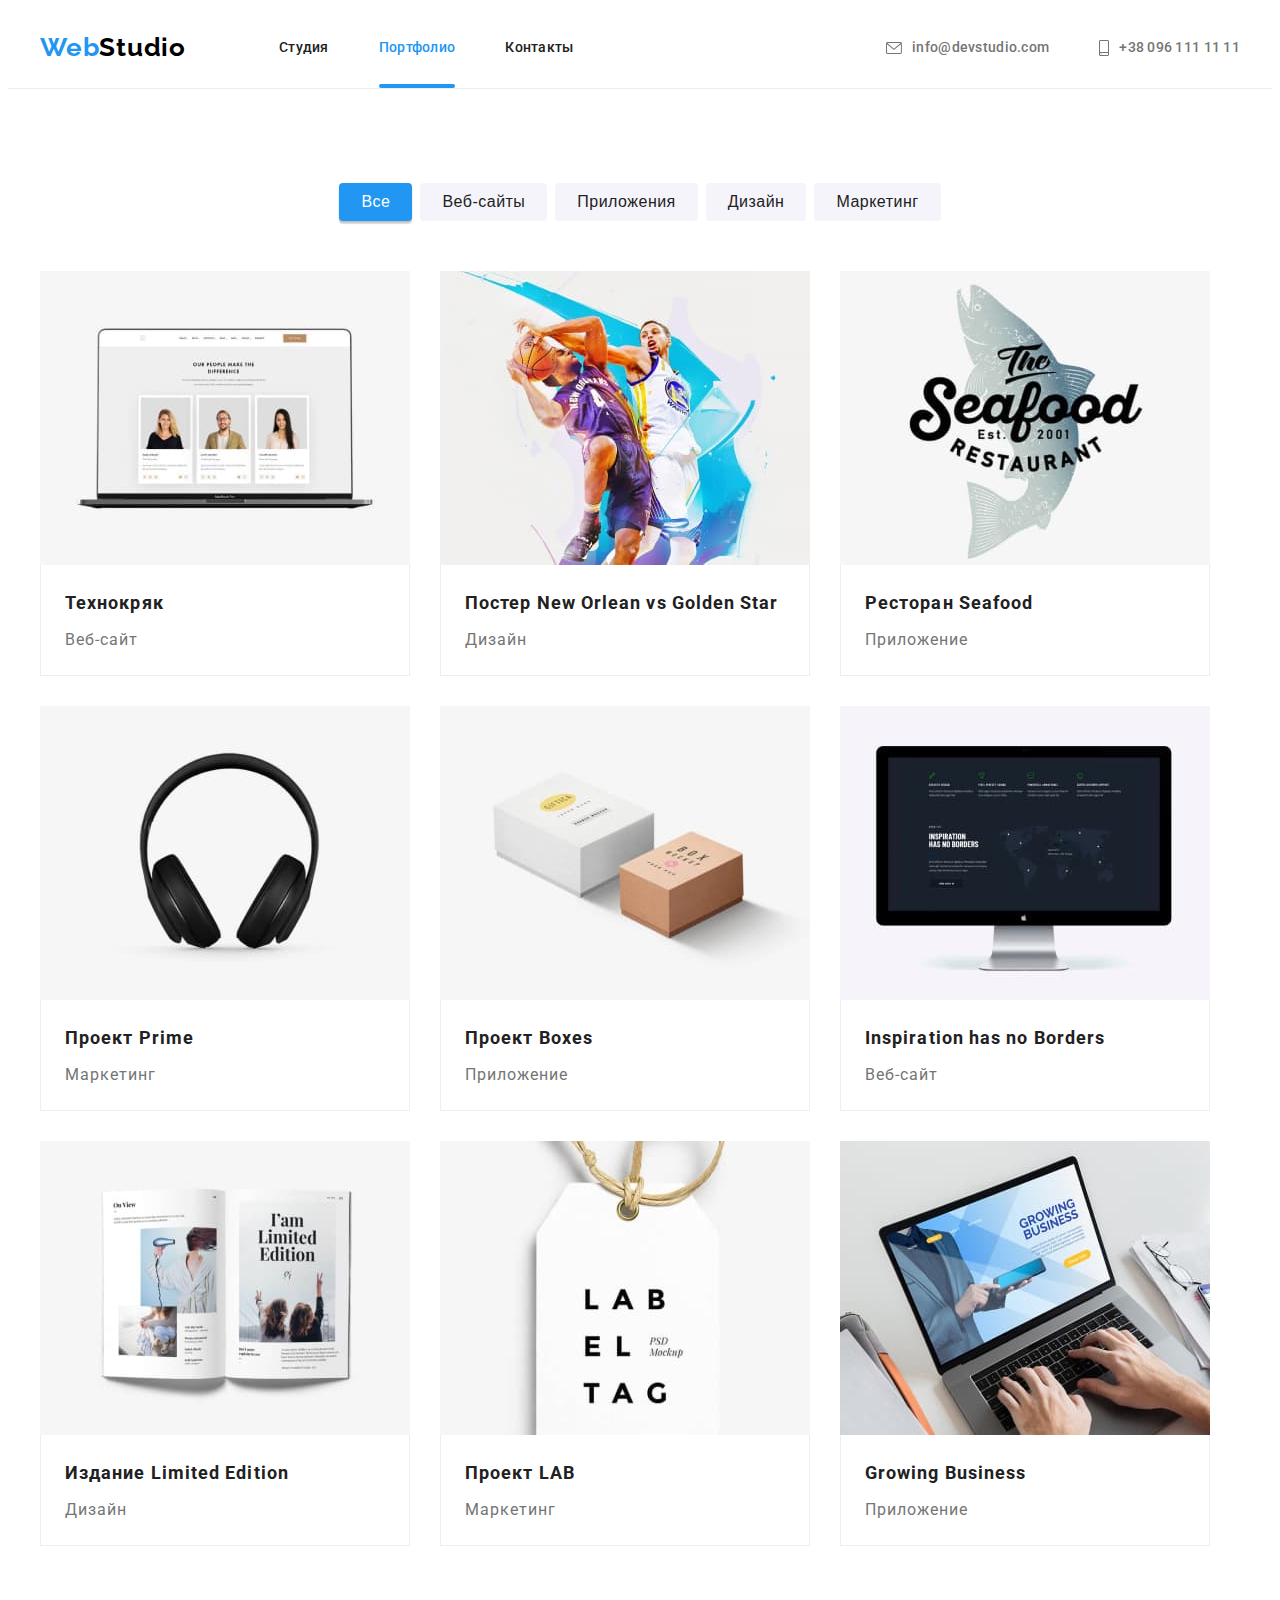
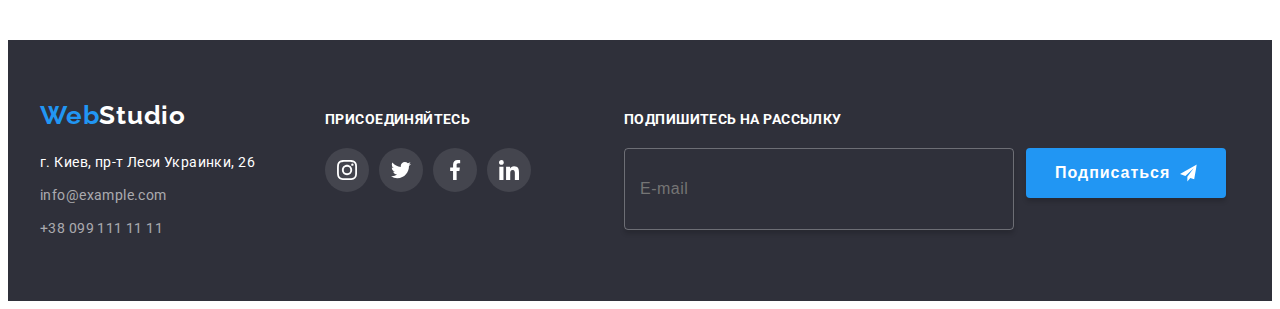
==== portfolio.html @ 242e59e6 "Initial commit" ====
<!DOCTYPE html>
<html lang="ru">
  <head>
    <meta charset="UTF-8" />
    <meta http-equiv="X-UA-Compatible" content="IE=edge" />
    <meta name="viewport" content="width=device-width, initial-scale=1.0" />
    <title>Студия</title>
    <link
      rel="stylesheet"
      href="https://cdnjs.cloudflare.com/ajax/libs/modern-normalize/1.1.0/modern-normalize.min.css"
      integrity="sha512-wpPYUAdjBVSE4KJnH1VR1HeZfpl1ub8YT/NKx4PuQ5NmX2tKuGu6U/JRp5y+Y8XG2tV+wKQpNHVUX03MfMFn9Q=="
      crossorigin="anonymous"
      referrerpolicy="no-referrer"
    />
    <link rel="preconnect" href="https://fonts.googleapis.com" />
    <link rel="preconnect" href="https://fonts.gstatic.com" crossorigin />
    <link
      href="https://fonts.googleapis.com/css2?family=Raleway:wght@700&family=Roboto:wght@400;500;700;900&display=swap"
      rel="stylesheet"
    />

    <link rel="stylesheet" href="./css/styles.css" />
  </head>
  <body>
    <header class="header-line">
      <!-- Navigation side -->
      <div class="container header-nav">
        <nav class="navigation">
          <a class="logo link" href="./index.html"><span class="logo-part link">Web</span>Studio</a>
          <ul class="navigation-list list">
            <li class="nav-item">
              <a class="nav-link link" href="./index.html">Студия</a>
            </li>
            <li class="nav-item">
              <a class="nav-link link active" href="./portfolio.html">Портфолио</a>
            </li>
            <li class="nav-item">
              <a class="nav-link link" href="#">Контакты</a>
            </li>
          </ul>
        </nav>

        <!-- Contact side -->
        <ul class="contact-header list">
          <li class="contact-item">
            <a class="contact-link link" href="mailto:info@devstudio.com">
              <svg class="icons-contact" width="16px" height="12px">
                <use href="./images/icons.svg#icon-envelope"></use></svg
              >info@devstudio.com</a
            >
          </li>
          <li class="contact-item">
            <a class="contact-link link" href="tel:+380961111111">
              <svg class="icons-contact" width="10px" height="16px">
                <use href="./images/icons.svg#icon-smartphone"></use></svg
              >+38 096 111 11 11</a
            >
          </li>
        </ul>
      </div>
    </header>
    <main>
      <!-- Filter -->
      <section class="filter-section section">
        <div class="container">
          <h1 class="title-sections hidden">Портфолио</h1>
          <ul class="filter list">
            <li class="filter-item">
              <button class="filter-btn current" type="button">Все</button>
            </li>
            <li class="filter-item">
              <button class="filter-btn" type="button">Веб-сайты</button>
            </li>
            <li class="filter-item">
              <button class="filter-btn" type="button">Приложения</button>
            </li>
            <li class="filter-item">
              <button class="filter-btn" type="button">Дизайн</button>
            </li>
            <li class="filter-item">
              <button class="filter-btn" type="button">Маркетинг</button>
            </li>
          </ul>

          <!-- Gallery -->
          <ul class="gallery list">
            <li class="gallery-item">
              <a class="gallery-link link" href="#">
                <div class="gallery-thumb">
                  <img src="./images/portfolio-1.jpg" alt="Ноутбук" width="370" height="294" />
                  <div class="gallery-overlay">
                    <p class="gallery-description">
                      Ресурс предлагает комплексные предложения с разным уровнем функционала и
                      сервисов. Все это позволит посетителю получить исчерпывающие сведения о
                      компании или частном лице.
                    </p>
                  </div>
                </div>
                <div class="gallery-sign">
                  <h2 class="gallery-title">Технокряк</h2>
                  <p class="gallery-text">Веб-сайт</p>
                </div>
              </a>
            </li>
            <li class="gallery-item">
              <a class="gallery-link link" href="#">
                <div class="gallery-thumb">
                  <img
                    src="./images/portfolio-2.jpg"
                    alt="Два баскетболиста"
                    width="370"
                    height="294"
                  />
                  <div class="gallery-overlay">
                    <p class="gallery-description">
                      Ресурс предлагает комплексные предложения с разным уровнем функционала и
                      сервисов. Все это позволит посетителю получить исчерпывающие сведения о
                      компании или частном лице.
                    </p>
                  </div>
                </div>
                <div class="gallery-sign">
                  <h2 class="gallery-title">Постер New Orlean vs Golden Star</h2>
                  <p class="gallery-text">Дизайн</p>
                </div>
              </a>
            </li>
            <li class="gallery-item">
              <a class="gallery-link link" href="#">
                <div class="gallery-thumb">
                  <img
                    src="./images/portfolio-3.jpg"
                    alt="Логотип ресторана"
                    width="370"
                    height="294"
                  />
                  <div class="gallery-overlay">
                    <p class="gallery-description">
                      Ресурс предлагает комплексные предложения с разным уровнем функционала и
                      сервисов. Все это позволит посетителю получить исчерпывающие сведения о
                      компании или частном лице.
                    </p>
                  </div>
                </div>
                <div class="gallery-sign">
                  <h2 class="gallery-title">Ресторан Seafood</h2>
                  <p class="gallery-text">Приложение</p>
                </div>
              </a>
            </li>
            <li class="gallery-item">
              <a class="gallery-link link" href="#">
                <div class="gallery-thumb">
                  <img src="./images/portfolio-4.jpg" alt="Наушники" width="370" height="294" />
                  <div class="gallery-overlay">
                    <p class="gallery-description">
                      Ресурс предлагает комплексные предложения с разным уровнем функционала и
                      сервисов. Все это позволит посетителю получить исчерпывающие сведения о
                      компании или частном лице.
                    </p>
                  </div>
                </div>
                <div class="gallery-sign">
                  <h2 class="gallery-title">Проект Prime</h2>
                  <p class="gallery-text">Маркетинг</p>
                </div>
              </a>
            </li>
            <li class="gallery-item">
              <a class="gallery-link link" href="#">
                <div class="gallery-thumb">
                  <img src="./images/portfolio-5.jpg" alt="Две коробки" width="370" height="294" />
                  <div class="gallery-overlay">
                    <p class="gallery-description">
                      Ресурс предлагает комплексные предложения с разным уровнем функционала и
                      сервисов. Все это позволит посетителю получить исчерпывающие сведения о
                      компании или частном лице.
                    </p>
                  </div>
                </div>
                <div class="gallery-sign">
                  <h2 class="gallery-title">Проект Boxes</h2>
                  <p class="gallery-text">Приложение</p>
                </div>
              </a>
            </li>
            <li class="gallery-item">
              <a class="gallery-link link" href="#">
                <div class="gallery-thumb">
                  <img src="./images/portfolio-6.jpg" alt="Монитор" width="370" height="294" />
                  <div class="gallery-overlay">
                    <p class="gallery-description">
                      Ресурс предлагает комплексные предложения с разным уровнем функционала и
                      сервисов. Все это позволит посетителю получить исчерпывающие сведения о
                      компании или частном лице.
                    </p>
                  </div>
                </div>
                <div class="gallery-sign">
                  <h2 class="gallery-title">Inspiration has no Borders</h2>
                  <p class="gallery-text">Веб-сайт</p>
                </div>
              </a>
            </li>
            <li class="gallery-item">
              <a class="gallery-link link" href="#">
                <div class="gallery-thumb">
                  <img src="./images/portfolio-7.jpg" alt="Журнал" width="370" height="294" />
                  <div class="gallery-overlay">
                    <p class="gallery-description">
                      Ресурс предлагает комплексные предложения с разным уровнем функционала и
                      сервисов. Все это позволит посетителю получить исчерпывающие сведения о
                      компании или частном лице.
                    </p>
                  </div>
                </div>
                <div class="gallery-sign">
                  <h2 class="gallery-title">Издание Limited Edition</h2>
                  <p class="gallery-text">Дизайн</p>
                </div>
              </a>
            </li>
            <li class="gallery-item">
              <a class="gallery-link link" href="#">
                <div class="gallery-thumb">
                  <img src="./images/portfolio-8.jpg" alt="Бирка" width="370" height="294" />
                  <div class="gallery-overlay">
                    <p class="gallery-description">
                      Ресурс предлагает комплексные предложения с разным уровнем функционала и
                      сервисов. Все это позволит посетителю получить исчерпывающие сведения о
                      компании или частном лице.
                    </p>
                  </div>
                </div>
                <div class="gallery-sign">
                  <h2 class="gallery-title">Проект LAB</h2>
                  <p class="gallery-text">Маркетинг</p>
                </div>
              </a>
            </li>
            <li class="gallery-item">
              <a class="gallery-link link" href="#">
                <div class="gallery-thumb">
                  <img
                    src="./images/portfolio-9.jpg"
                    alt="Сайт о бизнесе"
                    width="370"
                    height="294"
                  />
                  <div class="gallery-overlay">
                    <p class="gallery-description">
                      Ресурс предлагает комплексные предложения с разным уровнем функционала и
                      сервисов. Все это позволит посетителю получить исчерпывающие сведения о
                      компании или частном лице.
                    </p>
                  </div>
                </div>
                <div class="gallery-sign">
                  <h2 class="gallery-title">Growing Business</h2>
                  <p class="gallery-text">Приложение</p>
                </div>
              </a>
            </li>
          </ul>
        </div>
      </section>
    </main>
    <footer class="footer-section">
      <!-- Footer side -->
      <div class="container footer-box">
        <div class="address-box">
          <a class="logo link" href="#"
            ><span class="logo-part">Web</span><span class="logo-part-white">Studio</span></a
          >
          <address class="address-footer">
            <ul class="address-list list">
              <li class="address-item">
                <a
                  class="address-link link"
                  href="https://goo.gl/maps/BJqGb4uzTvTz6RYZ6"
                  target="_blank"
                  rel="nofollow noreferrer noopener"
                  ><span class="address-first">г. Киев, пр-т Леси Украинки, 26</span></a
                >
              </li>
              <li class="address-item">
                <a class="address-link link" href="mailto:info@example.com">info@example.com</a>
              </li>
              <li class="address-item">
                <a class="address-link link" href="tel:+380991111111">+38 099 111 11 11</a>
              </li>
            </ul>
          </address>
        </div>
        <div class="join">
          <h3 class="join-subtitle">Присоединяйтесь</h3>
          <ul class="join-icons list">
            <li class="icon-list-join">
              <a
                class="icon-link-join link"
                href="#"
                target="_blank"
                rel="nofollow noopener noreferrer"
                aria-label="instagram"
              >
                <svg class="icons-join">
                  <use href="./images/icons.svg#icon-instagram"></use>
                </svg>
              </a>
            </li>
            <li class="icon-list-join">
              <a
                class="icon-link-join link"
                href="#"
                target="_blank"
                rel="nofollow noopener noreferrer"
                aria-label="twitter"
              >
                <svg class="icons-join">
                  <use href="./images/icons.svg#icon-twitter"></use>
                </svg>
              </a>
            </li>
            <li class="icon-list-join">
              <a
                class="icon-link-join link"
                href="#"
                target="_blank"
                rel="nofollow noopener noreferrer"
                aria-label="facebook"
              >
                <svg class="icons-join">
                  <use href="./images/icons.svg#icon-facebook"></use>
                </svg>
              </a>
            </li>
            <li class="icon-list-join">
              <a
                class="icon-link-join link"
                href="#"
                target="_blank"
                rel="nofollow noopener noreferrer"
                aria-label="linkedin"
              >
                <svg class="icons-join">
                  <use href="./images/icons.svg#icon-linkedin"></use>
                </svg>
              </a>
            </li>
          </ul>
        </div>
        <div class="subscribe-box">
          <h3 class="join-subtitle">Подпишитесь на рассылку</h3>
          <form class="form-subscribe">
            <label class="subscribe-label">
              <input class="subscribe-input" type="email" name="subscribe" placeholder="E-mail" />
            </label>
            <button class="order-btn subscribe" type="button">
              Подписаться
              <svg class="subscribe-icon">
                <use href="./images/icons.svg#icon-send"></use>
              </svg>
            </button>
          </form>
        </div>
      </div>
      <!-- End footer side-->
    </footer>

    <div class="backdrop is-hidden" data-modal>
      <div class="modal">
        <form class="modal-form">
          <button class="btn-modal-close" type="button" data-modal-close>
            <svg class="close-icon">
              <use href="./images/icons.svg#icon-cross"></use>
            </svg>
          </button>
          <span class="modal-title">Оставьте свои данные, мы вам перезвоним</span>
          <ul class="form-list list">
            <li class="form-item">
              <label class="modal-label" for="user-name"> Имя </label>
              <div class="form-input">
                <input class="modal-input" type="text" name="name" id="user-name" />
                <svg class="modal-icon">
                  <use href="./images/icons.svg#icon-person"></use>
                </svg>
              </div>
            </li>

            <li class="form-item">
              <label class="modal-label" for="user-phone"> Телефон </label>
              <div class="form-input">
                <input class="modal-input" type="text" name="phone" id="user-phone" />
                <svg class="modal-icon">
                  <use href="./images/icons.svg#icon-phone"></use>
                </svg>
              </div>
            </li>

            <li class="form-item">
              <label class="modal-label" for="user-email">Почта</label>
              <div class="form-input">
                <input class="modal-input" type="email" name="email" id="user-email" />
                <svg class="modal-icon">
                  <use href="./images/icons.svg#icon-email"></use>
                </svg>
              </div>
            </li>

            <li class="form-item">
              <label class="modal-label" for="user-comment">Комментарий</label>
              <textarea
                class="modal-area"
                name="comment"
                placeholder="Введите текст"
                id="user-comment"
              ></textarea>
            </li>
          </ul>

          <label class="checkbox-label">
            <span class="checkbox">
              <input class="checkbox-input hidden" type="checkbox" />
              <span class="checkbox-item"></span>
              <svg class="checkbox-icon">
                <use href="./images/icons.svg#icon-check"></use>
              </svg>
            </span>
            <span class="lebel-item">
              Соглашаюсь с рассылкой и принимаю
              <a class="agreement-link" href="#" target="_blank">Условия договора</a>
            </span>
          </label>

          <button class="order-btn send" type="submit">Отправить</button>
        </form>
      </div>
    </div>
    <script src="./js/modal.js"></script>
  </body>
</html>
---- css/styles.css ----
/*
Focus color (logo, hover, btn):         #2196F3;
Button hover:                           #188CE8;
Primary text color (nav, h1, h2):       #212121;
Secondary text color (p):               #757575;
Secondary opacity color:                rgba(117, 117, 117, 0.5);
Active white color (bg, btn-title):     #FFFFFF;
Opacity white color (address link):     rgba(255, 255, 255, 0.6);
Active black color (logo, nav):         #000000;
Opacity black:                          rgba(0, 0, 0, 0.1);
Background button color (bg btn):       #F5F4FA;
Background color (bg):                  #2F303A;
Header line color (border):             #ececec;
Border card (border):                   #eeeeee;
Icon color:                             #AFB1B8;
Subtitle bg:                            rgba(47, 48, 58, 0.8);
Gradient overlay (action box):          rgba(47, 48, 58, 0.4);
Opacity white (icon bg):                rgba(255, 255, 255, 0.1);
Focus color opacity:                    rgba(33, 150, 243, 0.9);
Backdrop color:                         rgba(0, 0, 0, 0.2);
Input border color:                     rgba(255, 255, 255, 0.3);
Form border color:                      rgba(33, 33, 33, 0.2);

Team card shadow:                       0px 1px 3px rgba(0, 0, 0, 0.12),
                                        0px 1px 1px rgba(0, 0, 0, 0.14),
                                        0px 2px 1px rgba(0, 0, 0, 0.2);

Button shadow (btn shadow):             0px 3px 1px rgba(0, 0, 0, 0.1),
                                        0px 1px 2px rgba(0, 0, 0, 0.08),
                                        0px 2px 2px rgba(0, 0, 0, 0.12);

Main button shadow (order-btn):         0px 4px 4px rgba(0, 0, 0, 0.15);

Main button hover shadow (order-btn):   0px 4px 4px rgba(0, 0, 0, 0.25);

Gallery card shadow (gallery-item):     0px 1px 1px rgba(0, 0, 0, 0.12), 
                                        0px 4px 4px rgba(0, 0, 0, 0.06),
                                        1px 4px 6px rgba(0, 0, 0, 0.16)

Margin gallery card:                    30px;

Duration: 250ms;

Cubic bezier:                           cubic-bezier(0.4, 0, 0.2, 1);
*/

/* Color palette */
:root {
  --focus-color: #2196f3;
  --bnt-hover: #188ce8;
  --pimary-text: #212121;
  --secondary-text: #757575;
  --secondary-opacity: rgba(117, 117, 117, 0.5);
  --active-white: #ffffff;
  --opacity-white: rgba(255, 255, 255, 0.6);
  --active-black: #000000;
  --opacity-black: rgba(0, 0, 0, 0.1);
  --bg-btn-color: #f5f4fa;
  --bg-color: #2f303a;
  --header-line: #ececec;
  --border-card: #eeeeee;
  --icon-color: #afb1b8;
  --gradient-overlay: rgba(47, 48, 58, 0.4);
  --opacity-white-bg: rgba(255, 255, 255, 0.1);
  --opacity-focus-color: rgba(33, 150, 243, 0.9);
  --subtitle-bg: rgba(47, 48, 58, 0.8);
  --backdrop-bg: rgba(0, 0, 0, 0.2);
  --input-border: rgba(255, 255, 255, 0.3);
  --form-input-border: rgba(33, 33, 33, 0.2);

  --team-shadow: 0px 1px 3px rgba(0, 0, 0, 0.12), 0px 1px 1px rgba(0, 0, 0, 0.14),
    0px 2px 1px rgba(0, 0, 0, 0.2);

  --btn-shadow: 0px 3px 1px rgba(0, 0, 0, 0.1), 0px 1px 2px rgba(0, 0, 0, 0.08),
    0px 2px 2px rgba(0, 0, 0, 0.12);

  --main-btn-shadow: 0px 4px 4px rgba(0, 0, 0, 0.15);
  --hover-btn-shadow: 0px 4px 4px rgba(0, 0, 0, 0.25);

  --gallery-card-shadow: 0px 1px 1px rgba(0, 0, 0, 0.12), 0px 4px 4px rgba(0, 0, 0, 0.06),
    1px 4px 6px rgba(0, 0, 0, 0.16);

  --gallery-gap: 30px;

  --trans-duration: 250ms;

  --cubic-bezier: cubic-bezier(0.4, 0, 0.2, 1);
}

/* Global */
body {
  font-family: 'Roboto', sans-serif;
  font-size: 14px;

  color: var(--secondary-text);
  background-color: var(--active-white);
}

h1,
h2,
h3,
h4,
h5,
h6,
p,
ul {
  margin: 0px;
  padding-left: 0px;
}

img {
  display: block;
  max-width: 100%;
  height: auto;
}

.hidden {
  position: absolute;
  width: 1px;
  height: 1px;
  margin: -1px;
  border: 0;
  padding: 0;

  white-space: nowrap;
  clip-path: inset(100%);
  clip: rect(0 0 0 0);
  overflow: hidden;
}

.list {
  list-style: none;
}

.link {
  text-decoration: none;
  color: currentColor;
}

.container {
  width: 1200px;
  margin: 0 auto;
  padding: 0 15px;
}

.section {
  padding: 94px 0px;
}

/* Modal */
.backdrop {
  position: fixed;
  top: 0;
  left: 0;

  width: 100%;
  height: 100%;

  background-color: var(--backdrop-bg);

  transition: opacity var(--trans-duration) var(--cubic-bezier);

  opacity: 1;
}

.backdrop.is-hidden {
  opacity: 0;
  pointer-events: none;
}

.backdrop.is-hidden .modal {
  transform: translate(-50%, -50%) scale(0.8);
}

.modal {
  position: absolute;
  top: 50%;
  left: 50%;

  transform: translate(-50%, -50%) scale(1);

  width: 528px;
  height: 581px;

  background-color: var(--active-white);
  box-shadow: var(--team-shadow);
  border-radius: 4px;

  transition: transform var(--trans-duration) var(--cubic-bezier);
}

/* Modal form */
.btn-modal-close {
  position: absolute;
  top: 8px;
  right: 8px;

  display: flex;
  padding: 0;
  width: 30px;
  height: 30px;

  justify-content: center;
  align-items: center;

  color: var(--active-black);
  background-color: var(--active-white);

  border: 1px solid var(--opacity-black);
  border-radius: 50%;

  transition: color var(--trans-duration) var(--cubic-bezier);

  cursor: pointer;
}

.close-icon {
  width: 18px;
  height: 18px;
  transition: fill var(--trans-duration) var(--cubic-bezier);
}

.btn-modal-close:hover,
.btn-modal-close:focus {
  fill: var(--focus-color);
}

.modal-form {
  display: flex;
  padding: 40px;

  flex-direction: column;
}

.modal-title {
  margin-bottom: 12px;

  font-weight: 700;
  font-size: 20px;
  line-height: 1.15;
  letter-spacing: 0.03em;
  color: var(--pimary-text);
}

.form-list {
  display: flex;
  flex-direction: column;
}

.form-item {
  display: flex;
  flex-direction: column;

  margin-bottom: 10px;
}

.form-item:last-child {
  margin-bottom: 20px;
}

.form-input {
  position: relative;
}

.modal-label {
  margin-bottom: 4px;

  font-size: 12px;
  line-height: 1.17;
  letter-spacing: 0.01em;
}

.modal-input {
  padding-left: 42px;

  width: 100%;
  height: 40px;

  transition: border-color var(--trans-duration) var(--cubic-bezier);
}

.modal-icon {
  position: absolute;
  top: 50%;
  left: 0;
  margin-left: 12px;

  transform: translateY(-50%);

  width: 18px;
  height: 18px;
  fill: var(--pimary-text);

  transition: fill var(--trans-duration) var(--cubic-bezier);
}

.modal-area {
  padding: 12px 16px;
  height: 120px;

  line-height: 1.14;
  letter-spacing: 0.01em;

  resize: none;

  transition: border-color var(--trans-duration) var(--cubic-bezier);
}

.modal-area::placeholder {
  color: var(--secondary-opacity);
}

.modal-input,
.modal-area {
  color: var(--pimary-text);
  border: 1px solid var(--form-input-border);
  border-radius: 4px;
}

.modal-input:hover,
.modal-area:hover,
.modal-input:focus,
.modal-area:focus {
  border-color: var(--focus-color);
  outline: none;
}

.modal-input:hover + .modal-icon,
.modal-input:focus + .modal-icon {
  fill: var(--focus-color);
}

/* Checkbox */
.checkbox-label {
  display: flex;
  margin-bottom: 30px;

  justify-content: center;
  align-items: center;

  line-height: 1.71;
  letter-spacing: 0.03em;
}

.checkbox {
  position: relative;
  width: 16px;
  height: 15px;
}

.checkbox-item:hover,
.checkbox-item:focus {
  border-color: var(--bnt-hover);
}

.checkbox-input:focus + .checkbox-item {
  border-color: var(--bnt-hover);
}

.checkbox-item {
  position: absolute;
  top: 0;
  left: 0;

  width: 16px;
  height: 15px;

  border: 2px solid var(--pimary-text);
  border-radius: 2px;

  cursor: pointer;

  transition: border-color var(--trans-duration) var(--cubic-bezier),
    background-color var(--trans-duration) var(--cubic-bezier);
}

.checkbox-icon {
  position: absolute;
  width: 16px;
  height: 15px;

  transform: scale(0);
  opacity: 0;

  transition: transform var(--trans-duration) var(--cubic-bezier),
    opasity var(--trans-duration) var(--cubic-bezier);
}

.checkbox-input:checked + .checkbox-item {
  background-color: var(--focus-color);
  border-color: var(--focus-color);
}

.checkbox-input:checked ~ .checkbox-icon {
  transform: scale(1);
  opacity: 1;
}

.lebel-item {
  margin-left: 7px;
}

.agreement-link {
  color: var(--focus-color);

  transition: color var(--trans-duration) var(--cubic-bezier);
}

.agreement-link:hover,
.agreement-link:focus {
  color: var(--bnt-hover);
}

.order-btn.send {
  margin-right: auto;
  margin-left: auto;
  width: 200px;
  height: 50px;
}

/* Header logo */
.logo {
  font-family: 'Raleway', sans-serif;
  font-weight: 700;
  font-size: 26px;
  line-height: 1.2;
  letter-spacing: 0.03em;
  color: var(--active-black);
}

.logo-part {
  color: var(--focus-color);
}

/* Header navigation */
.header-line {
  border-bottom: 1px solid var(--header-line);
}

.header-nav {
  display: flex;
  align-items: center;
}

.navigation {
  display: flex;
  align-items: center;
}

.navigation-list {
  display: flex;
  margin-left: 93px;
}

.nav-item {
  position: relative;
  font-weight: 500;
  line-height: 1.14;
  letter-spacing: 0.02em;
}

.nav-item:not(:last-child) {
  margin-right: 50px;
}

.nav-link {
  display: block;
  padding-top: 32px;
  padding-bottom: 32px;
  color: var(--pimary-text);

  transition: color var(--trans-duration) var(--cubic-bezier);
}

.nav-link.active {
  color: var(--focus-color);
}

.nav-link:hover,
.nav-link:focus {
  color: var(--focus-color);
}

.active::after {
  content: '';

  position: absolute;
  left: 0;
  bottom: 0;

  width: 100%;
  height: 4px;
  background-color: var(--focus-color);

  border-radius: 2px;
}

/* Header contact */
.contact-header {
  display: flex;
  margin-left: auto;
}

.contact-item {
  display: flex;
  align-items: center;
  font-weight: 500;
  line-height: 1.14;
  letter-spacing: 0.02em;
}

.contact-item:not(:last-child) {
  margin-right: 50px;
}

.contact-link {
  display: flex;
  align-items: center;

  color: var(--secondary-text);

  transition: color var(--trans-duration) var(--cubic-bezier);
}

.contact-link:hover,
.contact-link:focus {
  color: var(--focus-color);
}

.icons-contact {
  margin-right: 10px;
  fill: currentColor;
}

/* Active side */
.action-box {
  padding: 200px 0px;
  margin: 0 auto;
  max-width: 1600px;
  height: 600px;

  text-align: center;

  background-color: var(--bg-color);
  background-image: linear-gradient(to right, var(--gradient-overlay), var(--gradient-overlay)),
    url(../images/action-bg.jpg);
  background-repeat: no-repeat;
  background-size: cover;
}

.caption-main {
  margin-bottom: 30px;

  font-weight: 900;
  line-height: 1.36;
  font-size: 44px;
  letter-spacing: 0.06em;
  text-transform: uppercase;
  color: var(--active-white);
}

.order-btn {
  padding: 10px 32px;

  font-weight: 700;
  font-size: 16px;
  line-height: 1.88;
  letter-spacing: 0.06em;

  color: var(--active-white);
  background-color: var(--focus-color);
  box-shadow: var(--main-btn-shadow);

  border: none;
  border-radius: 4px;

  transition: background-color var(--trans-duration) var(--cubic-bezier),
    box-shadow var(--trans-duration) var(--cubic-bezier);

  cursor: pointer;
}

.order-btn:hover,
.order-btn:focus {
  background-color: var(--bnt-hover);
  box-shadow: var(--hover-btn-shadow);
}

/* Advantage side & Title H2 */
.title-sections {
  margin-bottom: 50px;

  font-weight: 700;
  font-size: 36px;
  line-height: 1.16;
  text-align: center;
  letter-spacing: 0.03em;

  color: var(--pimary-text);
}

.advantage-list {
  display: flex;
}

.advantage-box {
  margin-right: 30px;
  flex-basis: calc((100% - 90px) / 4);
}

.advantage-box:nth-child(4n) {
  margin-right: 0px;
}

.advantage-subtitle,
.join-subtitle {
  margin-bottom: 10px;

  font-weight: 700;
  font-size: 14px;
  line-height: 1.14;
  letter-spacing: 0.03em;
  text-transform: uppercase;

  color: var(--pimary-text);
}

.advantuge-text {
  line-height: 1.71;
  letter-spacing: 0.03em;
}

.advantage-icons {
  margin-bottom: 30px;
  padding: 25px 100px;
  text-align: center;

  background-color: var(--bg-btn-color);
  border-radius: 4px;
}

.icons-advantage {
  display: block;
  width: 70px;
  height: 70px;
}

/* About us section */

.about-us-section {
  padding-top: 0px;
}

.about-us-list {
  display: flex;
}

.about-us-item {
  position: relative;
}

.about-us-item:not(:last-child) {
  margin-right: 30px;
}

.about-us-subtitle {
  position: absolute;
  bottom: 0;

  display: flex;
  padding: 27px 0;
  width: 100%;
  justify-content: center;

  font-weight: 700;
  line-height: 1.14;
  letter-spacing: 0.03em;
  text-transform: uppercase;

  color: var(--active-white);
  background-color: var(--subtitle-bg);
}

/* Team side */
.team-section {
  background-color: var(--bg-btn-color);
}

.team-list {
  display: flex;
}

.team-item {
  text-align: center;

  background-color: var(--active-white);

  border-radius: 0px 0px 4px 4px;
  box-shadow: var(--team-shadow);
}

.team-item:not(:last-child) {
  margin-right: 30px;
}

.team-name {
  margin-bottom: 10px;

  font-weight: 500;
  font-size: 16px;
  line-height: 1.2;
  letter-spacing: 0.03em;

  color: var(--pimary-text);
}

.team-position {
  margin-bottom: 16px;
  font-size: 16px;
  line-height: 1.2;
  letter-spacing: 0.03em;
}

.team-card {
  padding-top: var(--gallery-gap);
  padding-bottom: var(--gallery-gap);
}

.team-icons,
.clients-icons {
  display: flex;
  justify-content: center;
  color: var(--icon-color);
}

.icon-list-team:not(:last-child) {
  margin-right: 10px;
}

.icon-link-team {
  display: flex;
  height: 44px;
  width: 44px;
  justify-content: center;
  align-items: center;

  border-radius: 50%;

  transition: color var(--trans-duration) var(--cubic-bezier),
    background-color var(--trans-duration) var(--cubic-bezier);
}

.icons-team {
  width: 20px;
  height: 20px;
  fill: currentColor;
}

.icon-link-team:hover,
.icon-link-team:focus {
  color: var(--active-white);
  background-color: var(--focus-color);
}

/* Clients section */
.icon-list-clients:not(:last-child) {
  margin-right: 30px;
}

.icon-link-clients {
  display: flex;
  width: 170px;
  height: 92px;
  justify-content: center;
  align-items: center;

  border: 1px solid currentColor;
  border-radius: 4px;

  transition: color var(--trans-duration) var(--cubic-bezier),
    border-color var(--trans-duration) var(--cubic-bezier);
}

.icons-clients {
  width: 106px;
  height: 60px;
  fill: currentColor;
}

.icon-link-clients:hover,
.icon-link-clients:focus {
  color: var(--focus-color);
  border-color: var(--focus-color);
}

/* Footer */
.footer-section {
  padding: 60px 0px;
  background-color: var(--bg-color);
}

.footer-box {
  display: flex;
  align-items: baseline;
}

.address-box {
  margin-right: 70px;
}

.address-footer {
  margin-top: 20px;
}

.address-item:not(:last-child) {
  margin-bottom: 9px;
}

.logo-part-white {
  color: var(--active-white);
}

.address-first {
  color: var(--active-white);
  transition: color var(--trans-duration) var(--cubic-bezier);
}

.address-link {
  font-style: normal;
  line-height: 1.71;
  letter-spacing: 0.03em;

  color: var(--opacity-white);

  transition: color var(--trans-duration) var(--cubic-bezier);
}

.address-link:hover,
.address-link:focus {
  color: var(--focus-color);
}

.address-first:hover,
.address-first:focus {
  color: var(--focus-color);
}

/* Join section */
.join {
  margin-right: 93px;
}

.join-subtitle {
  color: var(--active-white);
  margin-bottom: 20px;
}

.join-icons {
  display: flex;
}

.icon-list-join:not(:last-child) {
  margin-right: 10px;
}

.icon-link-join {
  display: flex;
  width: 44px;
  height: 44px;
  justify-content: center;
  align-items: center;
  color: var(--active-white);
  background-color: var(--opacity-white-bg);
  border-radius: 50%;

  transition: background-color var(--trans-duration) var(--cubic-bezier);
}

.icons-join {
  width: 20px;
  height: 20px;
  fill: currentColor;
}

.icon-link-join:hover,
.icon-link-join:focus {
  color: var(--active-white);
  background-color: var(--focus-color);
}

/* Footer form */
.form-subscribe {
  display: flex;
}

.subscribe-input {
  margin-right: 12px;
  padding: 15px;
  width: 358px;
  height: 50px;

  font-size: 16px;
  line-height: 1.25;
  letter-spacing: 0.03em;
  color: var(--opacity-white);

  background-color: transparent;
  box-shadow: var(--main-btn-shadow);
  border: 1px solid var(--input-border);
  border-radius: 4px;

  transition: border-color var(--trans-duration) var(--cubic-bezier);
}

.subscribe-input:hover,
.subscribe-input:focus {
  border-color: var(--opacity-focus-color);
}

.order-btn.subscribe {
  display: flex;
  padding: 10px 29px;
  width: 200px;
  height: 50px;
  align-items: center;
}

.subscribe-icon {
  margin-left: 10px;
  display: block;
  width: 24px;
  height: 24px;
}

/* Portfolio.html */
/* Filter */
.filter.list {
  display: flex;
  justify-content: center;
  margin-bottom: 50px;
}

.filter-item:not(:last-child) {
  margin-right: 8px;
}

.filter-btn.current {
  background-color: var(--focus-color);
  color: var(--active-white);
  box-shadow: var(--btn-shadow);
}

.filter-btn {
  padding: 6px 22px;

  font-weight: 500;
  font-size: 16px;
  line-height: 1.62;
  letter-spacing: 0.03em;

  color: var(--pimary-text);
  background-color: var(--bg-btn-color);

  border: none;
  border-radius: 4px;
  cursor: pointer;

  transition: color var(--trans-duration) var(--cubic-bezier),
    background-color var(--trans-duration) var(--cubic-bezier),
    box-shadow var(--trans-duration) var(--cubic-bezier);
}

.filter-btn:hover,
.filter-btn:focus {
  color: var(--active-white);
  background-color: var(--focus-color);
  box-shadow: var(--btn-shadow);
}

/* Gallery */
.gallery.list {
  display: flex;
  flex-wrap: wrap;
  margin-top: calc(-1 * var(--gallery-gap));
  margin-left: calc(-1 * var(--gallery-gap));
}

.gallery-item {
  flex-basis: 370px;
  margin-top: var(--gallery-gap);
  margin-left: var(--gallery-gap);

  background-color: var(--active-white);

  transition: box-shadow var(--trans-duration) var(--cubic-bezier);
}

.gallery-item:hover,
.gallery-item:focus {
  box-shadow: var(--gallery-card-shadow);
}

.gallery-sign {
  padding: 20px 24px;
  border: 1px solid var(--border-card);
  border-top: none;
}

.gallery-title {
  margin-bottom: 4px;

  font-weight: 700;
  font-size: 18px;
  line-height: 2;
  letter-spacing: 0.06em;

  color: var(--pimary-text);
}

.gallery-text {
  font-size: 16px;
  line-height: 1.88;
  letter-spacing: 0.06em;

  color: var(--secondary-text);
}

/* Gallery overlay */
.gallery-thumb {
  position: relative;
  overflow: hidden;
}

.gallery-overlay {
  position: absolute;
  top: 0;
  left: 0;

  width: 100%;
  height: 100%;
  transform: translateY(100%);
  transition: transform var(--trans-duration) var(--cubic-bezier);

  background-color: var(--opacity-focus-color);
}

.gallery-item:hover .gallery-overlay {
  transform: translateY(0);
}

.gallery-description {
  padding: 63px 24px;

  font-size: 18px;
  line-height: 1.56;
  letter-spacing: 0.03em;

  color: var(--active-white);
}
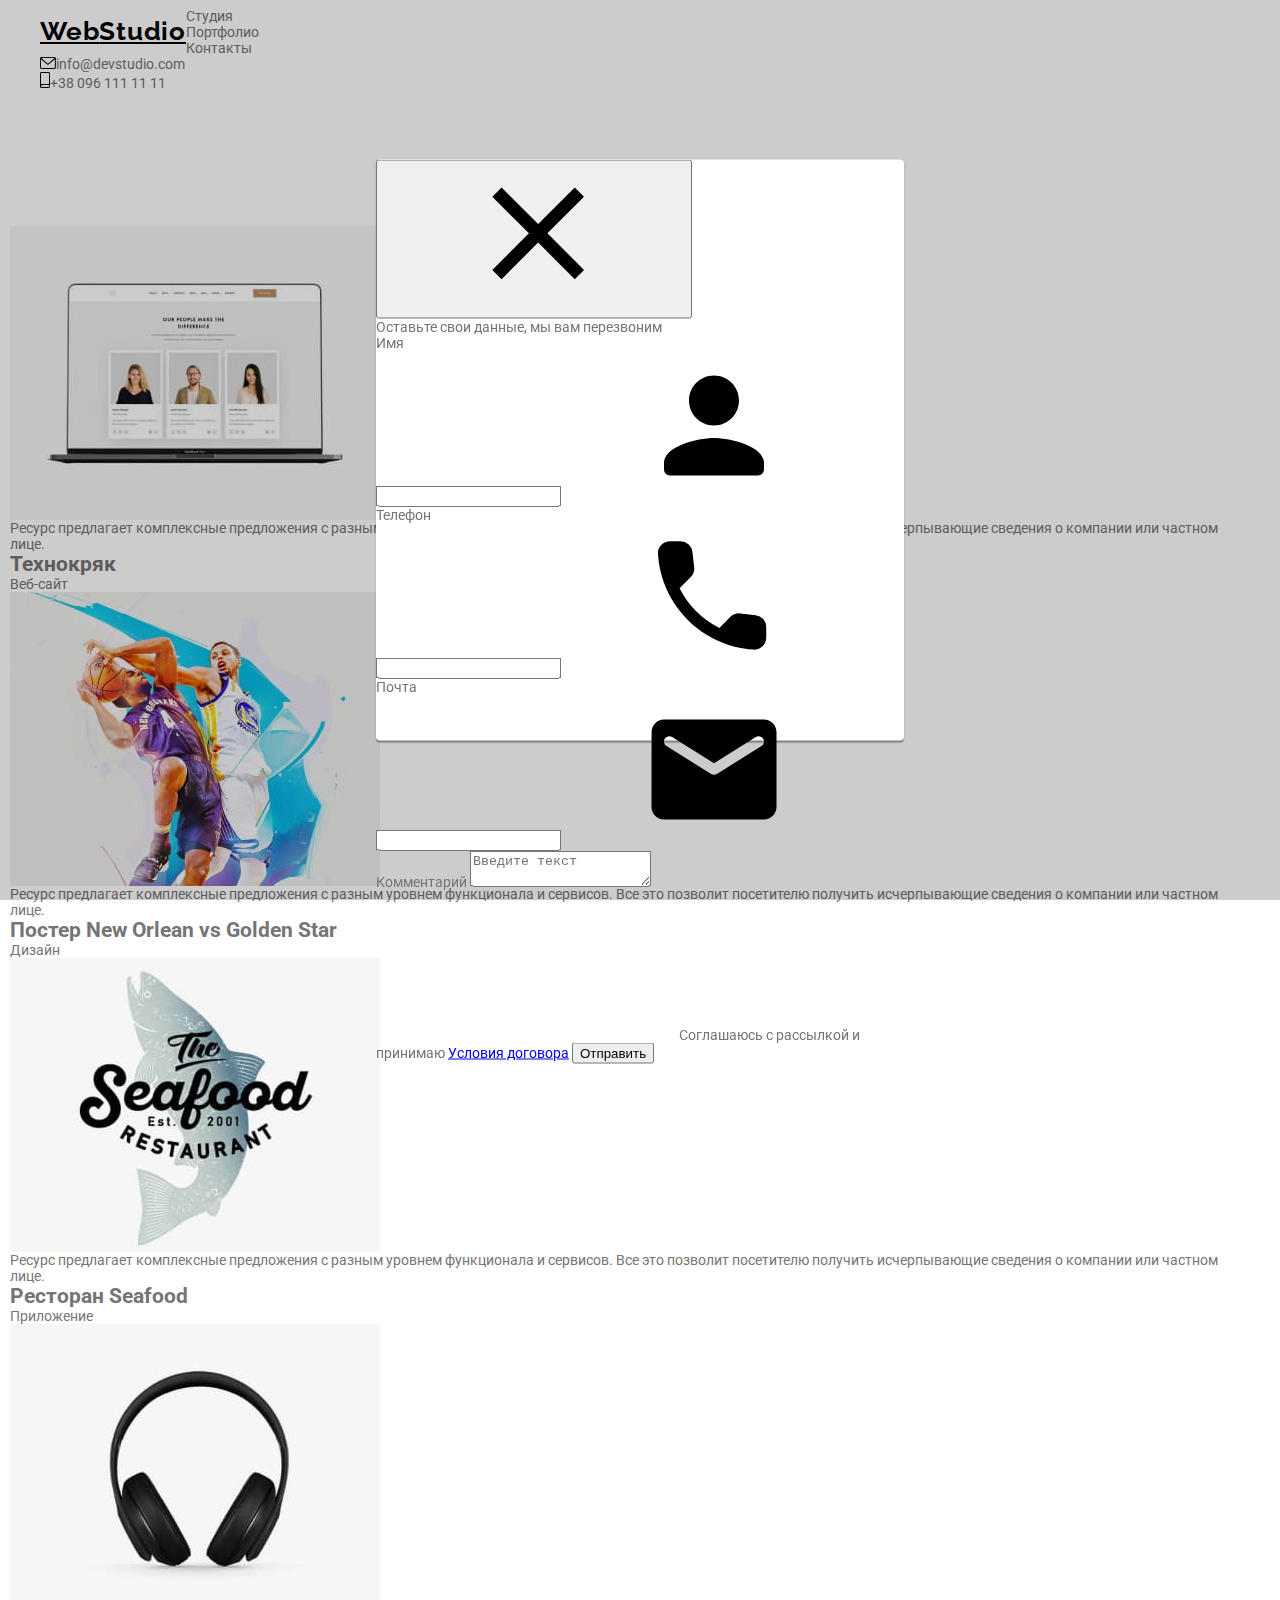
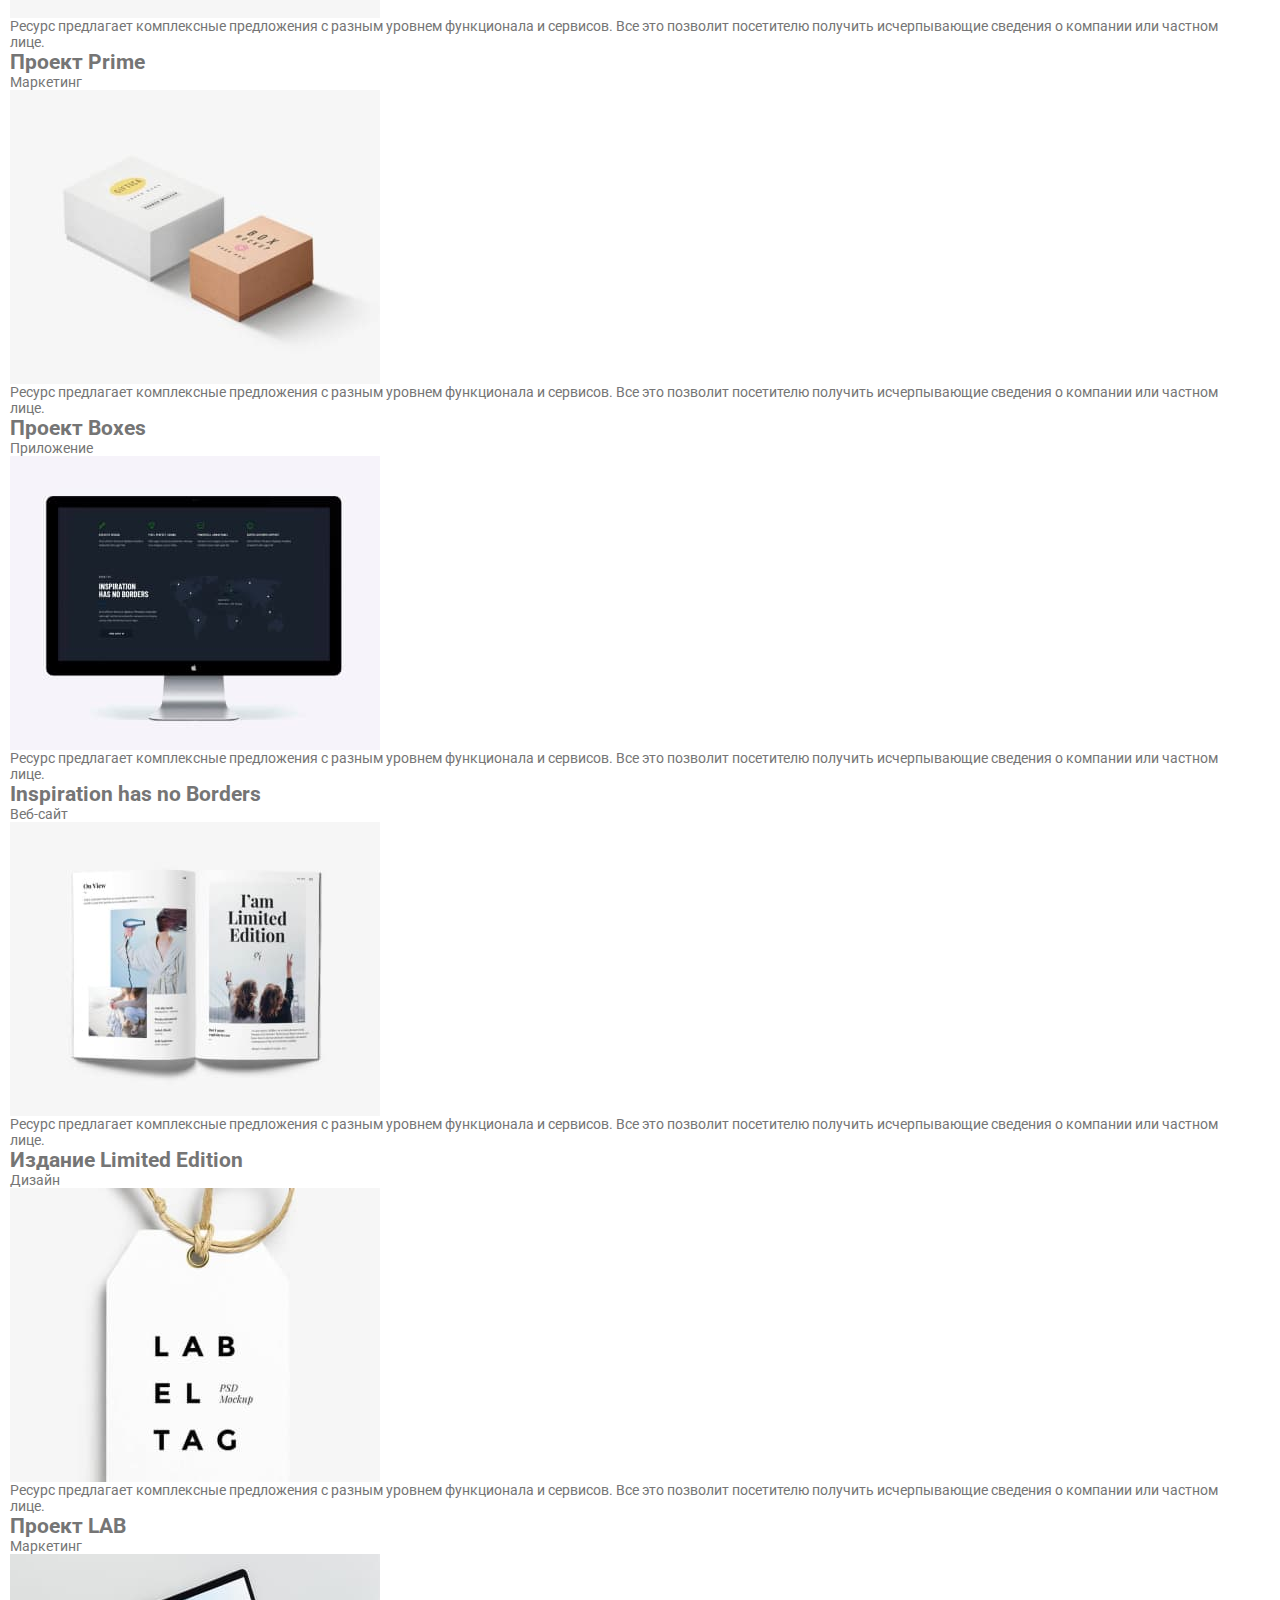
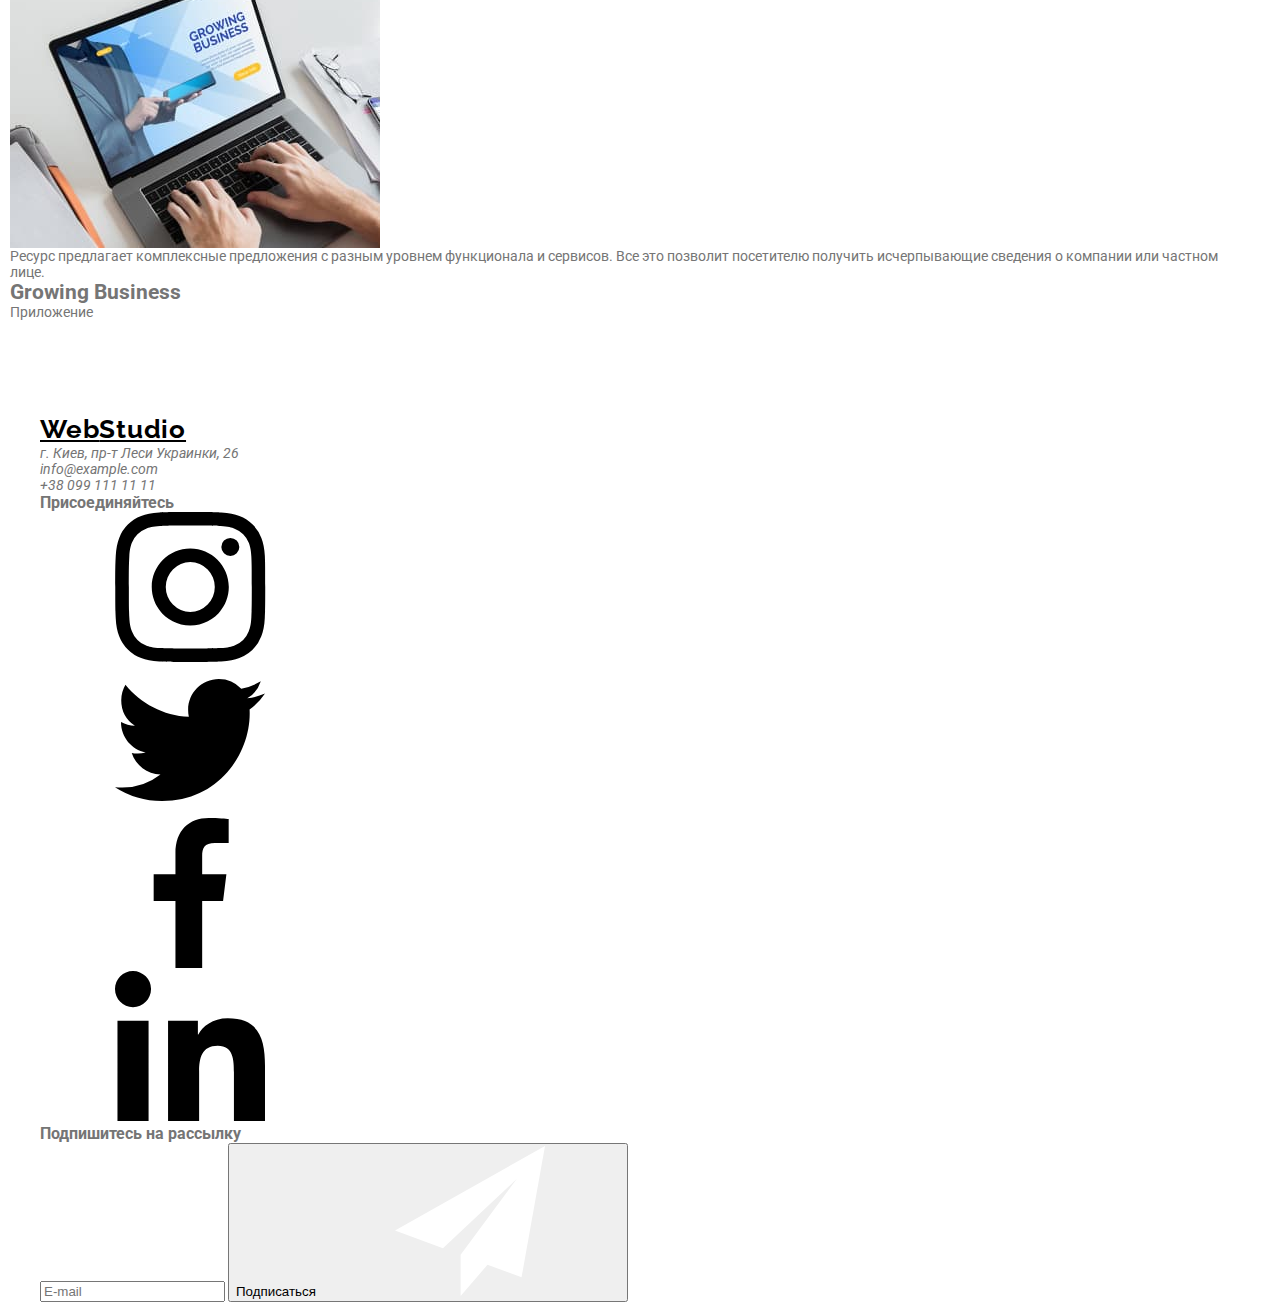
==== commit 666541bc: "Renaming by BEM" ====
--- a/portfolio.html
+++ b/portfolio.html
@@ -22,36 +22,38 @@
     <link rel="stylesheet" href="./css/styles.css" />
   </head>
   <body>
-    <header class="header-line">
+    <header class="header">
       <!-- Navigation side -->
-      <div class="container header-nav">
+      <div class="container header__navigation">
         <nav class="navigation">
-          <a class="logo link" href="./index.html"><span class="logo-part link">Web</span>Studio</a>
-          <ul class="navigation-list list">
-            <li class="nav-item">
-              <a class="nav-link link" href="./index.html">Студия</a>
-            </li>
-            <li class="nav-item">
-              <a class="nav-link link active" href="./portfolio.html">Портфолио</a>
-            </li>
-            <li class="nav-item">
-              <a class="nav-link link" href="#">Контакты</a>
+          <a class="logo" href="./index.html">Web<span class="logo--header">Studio</span> </a>
+          <ul class="navigation__list list">
+            <li class="navigation__item">
+              <a class="navigation__link link" href="./index.html">Студия</a>
+            </li>
+            <li class="navigation__item">
+              <a class="navigation__link navigation__link--active link" href="./portfolio.html"
+                >Портфолио</a
+              >
+            </li>
+            <li class="navigation__item">
+              <a class="navigation__link link" href="#">Контакты</a>
             </li>
           </ul>
         </nav>
 
         <!-- Contact side -->
-        <ul class="contact-header list">
-          <li class="contact-item">
-            <a class="contact-link link" href="mailto:info@devstudio.com">
-              <svg class="icons-contact" width="16px" height="12px">
+        <ul class="contacts list">
+          <li class="contacts__item">
+            <a class="contacts__link link" href="mailto:info@devstudio.com">
+              <svg class="contacts__icon" width="16px" height="12px">
                 <use href="./images/icons.svg#icon-envelope"></use></svg
               >info@devstudio.com</a
             >
           </li>
-          <li class="contact-item">
-            <a class="contact-link link" href="tel:+380961111111">
-              <svg class="icons-contact" width="10px" height="16px">
+          <li class="contacts__item">
+            <a class="contacts__link link" href="tel:+380961111111">
+              <svg class="contacts__icon" width="10px" height="16px">
                 <use href="./images/icons.svg#icon-smartphone"></use></svg
               >+38 096 111 11 11</a
             >
@@ -59,205 +61,236 @@
         </ul>
       </div>
     </header>
+
     <main>
       <!-- Filter -->
-      <section class="filter-section section">
+      <section class="section">
         <div class="container">
-          <h1 class="title-sections hidden">Портфолио</h1>
+          <h1 class="hidden">Портфолио</h1>
           <ul class="filter list">
-            <li class="filter-item">
-              <button class="filter-btn current" type="button">Все</button>
-            </li>
-            <li class="filter-item">
-              <button class="filter-btn" type="button">Веб-сайты</button>
-            </li>
-            <li class="filter-item">
-              <button class="filter-btn" type="button">Приложения</button>
-            </li>
-            <li class="filter-item">
-              <button class="filter-btn" type="button">Дизайн</button>
-            </li>
-            <li class="filter-item">
-              <button class="filter-btn" type="button">Маркетинг</button>
+            <li class="filter__item">
+              <button class="filter__btn filter__btn--active" type="button">Все</button>
+            </li>
+            <li class="filter__item">
+              <button class="filter__btn" type="button">Веб-сайты</button>
+            </li>
+            <li class="filter__item">
+              <button class="filter__btn" type="button">Приложения</button>
+            </li>
+            <li class="filter__item">
+              <button class="filter__btn" type="button">Дизайн</button>
+            </li>
+            <li class="filter__item">
+              <button class="filter__btn" type="button">Маркетинг</button>
             </li>
           </ul>
 
           <!-- Gallery -->
           <ul class="gallery list">
-            <li class="gallery-item">
-              <a class="gallery-link link" href="#">
-                <div class="gallery-thumb">
-                  <img src="./images/portfolio-1.jpg" alt="Ноутбук" width="370" height="294" />
-                  <div class="gallery-overlay">
-                    <p class="gallery-description">
-                      Ресурс предлагает комплексные предложения с разным уровнем функционала и
-                      сервисов. Все это позволит посетителю получить исчерпывающие сведения о
-                      компании или частном лице.
-                    </p>
-                  </div>
-                </div>
-                <div class="gallery-sign">
-                  <h2 class="gallery-title">Технокряк</h2>
-                  <p class="gallery-text">Веб-сайт</p>
-                </div>
-              </a>
-            </li>
-            <li class="gallery-item">
-              <a class="gallery-link link" href="#">
-                <div class="gallery-thumb">
-                  <img
-                    src="./images/portfolio-2.jpg"
-                    alt="Два баскетболиста"
-                    width="370"
-                    height="294"
-                  />
-                  <div class="gallery-overlay">
-                    <p class="gallery-description">
-                      Ресурс предлагает комплексные предложения с разным уровнем функционала и
-                      сервисов. Все это позволит посетителю получить исчерпывающие сведения о
-                      компании или частном лице.
-                    </p>
-                  </div>
-                </div>
-                <div class="gallery-sign">
-                  <h2 class="gallery-title">Постер New Orlean vs Golden Star</h2>
-                  <p class="gallery-text">Дизайн</p>
-                </div>
-              </a>
-            </li>
-            <li class="gallery-item">
-              <a class="gallery-link link" href="#">
-                <div class="gallery-thumb">
-                  <img
-                    src="./images/portfolio-3.jpg"
-                    alt="Логотип ресторана"
-                    width="370"
-                    height="294"
-                  />
-                  <div class="gallery-overlay">
-                    <p class="gallery-description">
-                      Ресурс предлагает комплексные предложения с разным уровнем функционала и
-                      сервисов. Все это позволит посетителю получить исчерпывающие сведения о
-                      компании или частном лице.
-                    </p>
-                  </div>
-                </div>
-                <div class="gallery-sign">
-                  <h2 class="gallery-title">Ресторан Seafood</h2>
-                  <p class="gallery-text">Приложение</p>
-                </div>
-              </a>
-            </li>
-            <li class="gallery-item">
-              <a class="gallery-link link" href="#">
-                <div class="gallery-thumb">
-                  <img src="./images/portfolio-4.jpg" alt="Наушники" width="370" height="294" />
-                  <div class="gallery-overlay">
-                    <p class="gallery-description">
-                      Ресурс предлагает комплексные предложения с разным уровнем функционала и
-                      сервисов. Все это позволит посетителю получить исчерпывающие сведения о
-                      компании или частном лице.
-                    </p>
-                  </div>
-                </div>
-                <div class="gallery-sign">
-                  <h2 class="gallery-title">Проект Prime</h2>
-                  <p class="gallery-text">Маркетинг</p>
-                </div>
-              </a>
-            </li>
-            <li class="gallery-item">
-              <a class="gallery-link link" href="#">
-                <div class="gallery-thumb">
-                  <img src="./images/portfolio-5.jpg" alt="Две коробки" width="370" height="294" />
-                  <div class="gallery-overlay">
-                    <p class="gallery-description">
-                      Ресурс предлагает комплексные предложения с разным уровнем функционала и
-                      сервисов. Все это позволит посетителю получить исчерпывающие сведения о
-                      компании или частном лице.
-                    </p>
-                  </div>
-                </div>
-                <div class="gallery-sign">
-                  <h2 class="gallery-title">Проект Boxes</h2>
-                  <p class="gallery-text">Приложение</p>
-                </div>
-              </a>
-            </li>
-            <li class="gallery-item">
-              <a class="gallery-link link" href="#">
-                <div class="gallery-thumb">
-                  <img src="./images/portfolio-6.jpg" alt="Монитор" width="370" height="294" />
-                  <div class="gallery-overlay">
-                    <p class="gallery-description">
-                      Ресурс предлагает комплексные предложения с разным уровнем функционала и
-                      сервисов. Все это позволит посетителю получить исчерпывающие сведения о
-                      компании или частном лице.
-                    </p>
-                  </div>
-                </div>
-                <div class="gallery-sign">
-                  <h2 class="gallery-title">Inspiration has no Borders</h2>
-                  <p class="gallery-text">Веб-сайт</p>
-                </div>
-              </a>
-            </li>
-            <li class="gallery-item">
-              <a class="gallery-link link" href="#">
-                <div class="gallery-thumb">
-                  <img src="./images/portfolio-7.jpg" alt="Журнал" width="370" height="294" />
-                  <div class="gallery-overlay">
-                    <p class="gallery-description">
-                      Ресурс предлагает комплексные предложения с разным уровнем функционала и
-                      сервисов. Все это позволит посетителю получить исчерпывающие сведения о
-                      компании или частном лице.
-                    </p>
-                  </div>
-                </div>
-                <div class="gallery-sign">
-                  <h2 class="gallery-title">Издание Limited Edition</h2>
-                  <p class="gallery-text">Дизайн</p>
-                </div>
-              </a>
-            </li>
-            <li class="gallery-item">
-              <a class="gallery-link link" href="#">
-                <div class="gallery-thumb">
-                  <img src="./images/portfolio-8.jpg" alt="Бирка" width="370" height="294" />
-                  <div class="gallery-overlay">
-                    <p class="gallery-description">
-                      Ресурс предлагает комплексные предложения с разным уровнем функционала и
-                      сервисов. Все это позволит посетителю получить исчерпывающие сведения о
-                      компании или частном лице.
-                    </p>
-                  </div>
-                </div>
-                <div class="gallery-sign">
-                  <h2 class="gallery-title">Проект LAB</h2>
-                  <p class="gallery-text">Маркетинг</p>
-                </div>
-              </a>
-            </li>
-            <li class="gallery-item">
-              <a class="gallery-link link" href="#">
-                <div class="gallery-thumb">
-                  <img
-                    src="./images/portfolio-9.jpg"
-                    alt="Сайт о бизнесе"
-                    width="370"
-                    height="294"
-                  />
-                  <div class="gallery-overlay">
-                    <p class="gallery-description">
-                      Ресурс предлагает комплексные предложения с разным уровнем функционала и
-                      сервисов. Все это позволит посетителю получить исчерпывающие сведения о
-                      компании или частном лице.
-                    </p>
-                  </div>
-                </div>
-                <div class="gallery-sign">
-                  <h2 class="gallery-title">Growing Business</h2>
-                  <p class="gallery-text">Приложение</p>
+            <li class="gallery__item">
+              <a class="link" href="#">
+                <div class="gallery__thumb">
+                  <img
+                    src="./images/portfolio/portfolio-1.jpg"
+                    alt="Ноутбук"
+                    width="370"
+                    height="294"
+                  />
+                  <div class="gallery__overlay">
+                    <p class="gallery__description">
+                      Ресурс предлагает комплексные предложения с разным уровнем функционала и
+                      сервисов. Все это позволит посетителю получить исчерпывающие сведения о
+                      компании или частном лице.
+                    </p>
+                  </div>
+                </div>
+                <div class="gallery__header">
+                  <h2 class="gallery__title">Технокряк</h2>
+                  <p class="gallery__text">Веб-сайт</p>
+                </div>
+              </a>
+            </li>
+            <li class="gallery__item">
+              <a class="link" href="#">
+                <div class="gallery__thumb">
+                  <img
+                    src="./images/portfolio/portfolio-2.jpg"
+                    alt="Ноутбук"
+                    width="370"
+                    height="294"
+                  />
+                  <div class="gallery__overlay">
+                    <p class="gallery__description">
+                      Ресурс предлагает комплексные предложения с разным уровнем функционала и
+                      сервисов. Все это позволит посетителю получить исчерпывающие сведения о
+                      компании или частном лице.
+                    </p>
+                  </div>
+                </div>
+                <div class="gallery__header">
+                  <h2 class="gallery__title">Постер New Orlean vs Golden Star</h2>
+                  <p class="gallery__text">Дизайн</p>
+                </div>
+              </a>
+            </li>
+            <li class="gallery__item">
+              <a class="link" href="#">
+                <div class="gallery__thumb">
+                  <img
+                    src="./images/portfolio/portfolio-3.jpg"
+                    alt="Ноутбук"
+                    width="370"
+                    height="294"
+                  />
+                  <div class="gallery__overlay">
+                    <p class="gallery__description">
+                      Ресурс предлагает комплексные предложения с разным уровнем функционала и
+                      сервисов. Все это позволит посетителю получить исчерпывающие сведения о
+                      компании или частном лице.
+                    </p>
+                  </div>
+                </div>
+                <div class="gallery__header">
+                  <h2 class="gallery__title">Ресторан Seafood</h2>
+                  <p class="gallery__text">Приложение</p>
+                </div>
+              </a>
+            </li>
+            <li class="gallery__item">
+              <a class="link" href="#">
+                <div class="gallery__thumb">
+                  <img
+                    src="./images/portfolio/portfolio-4.jpg"
+                    alt="Ноутбук"
+                    width="370"
+                    height="294"
+                  />
+                  <div class="gallery__overlay">
+                    <p class="gallery__description">
+                      Ресурс предлагает комплексные предложения с разным уровнем функционала и
+                      сервисов. Все это позволит посетителю получить исчерпывающие сведения о
+                      компании или частном лице.
+                    </p>
+                  </div>
+                </div>
+                <div class="gallery__header">
+                  <h2 class="gallery__title">Проект Prime</h2>
+                  <p class="gallery__text">Маркетинг</p>
+                </div>
+              </a>
+            </li>
+            <li class="gallery__item">
+              <a class="link" href="#">
+                <div class="gallery__thumb">
+                  <img
+                    src="./images/portfolio/portfolio-5.jpg"
+                    alt="Ноутбук"
+                    width="370"
+                    height="294"
+                  />
+                  <div class="gallery__overlay">
+                    <p class="gallery__description">
+                      Ресурс предлагает комплексные предложения с разным уровнем функционала и
+                      сервисов. Все это позволит посетителю получить исчерпывающие сведения о
+                      компании или частном лице.
+                    </p>
+                  </div>
+                </div>
+                <div class="gallery__header">
+                  <h2 class="gallery__title">Проект Boxes</h2>
+                  <p class="gallery__text">Приложение</p>
+                </div>
+              </a>
+            </li>
+            <li class="gallery__item">
+              <a class="link" href="#">
+                <div class="gallery__thumb">
+                  <img
+                    src="./images/portfolio/portfolio-6.jpg"
+                    alt="Ноутбук"
+                    width="370"
+                    height="294"
+                  />
+                  <div class="gallery__overlay">
+                    <p class="gallery__description">
+                      Ресурс предлагает комплексные предложения с разным уровнем функционала и
+                      сервисов. Все это позволит посетителю получить исчерпывающие сведения о
+                      компании или частном лице.
+                    </p>
+                  </div>
+                </div>
+                <div class="gallery__header">
+                  <h2 class="gallery__title">Inspiration has no Borders</h2>
+                  <p class="gallery__text">Веб-сайт</p>
+                </div>
+              </a>
+            </li>
+            <li class="gallery__item">
+              <a class="link" href="#">
+                <div class="gallery__thumb">
+                  <img
+                    src="./images/portfolio/portfolio-7.jpg"
+                    alt="Ноутбук"
+                    width="370"
+                    height="294"
+                  />
+                  <div class="gallery__overlay">
+                    <p class="gallery__description">
+                      Ресурс предлагает комплексные предложения с разным уровнем функционала и
+                      сервисов. Все это позволит посетителю получить исчерпывающие сведения о
+                      компании или частном лице.
+                    </p>
+                  </div>
+                </div>
+                <div class="gallery__header">
+                  <h2 class="gallery__title">Издание Limited Edition</h2>
+                  <p class="gallery__text">Дизайн</p>
+                </div>
+              </a>
+            </li>
+            <li class="gallery__item">
+              <a class="link" href="#">
+                <div class="gallery__thumb">
+                  <img
+                    src="./images/portfolio/portfolio-8.jpg"
+                    alt="Ноутбук"
+                    width="370"
+                    height="294"
+                  />
+                  <div class="gallery__overlay">
+                    <p class="gallery__description">
+                      Ресурс предлагает комплексные предложения с разным уровнем функционала и
+                      сервисов. Все это позволит посетителю получить исчерпывающие сведения о
+                      компании или частном лице.
+                    </p>
+                  </div>
+                </div>
+                <div class="gallery__header">
+                  <h2 class="gallery__title">Проект LAB</h2>
+                  <p class="gallery__text">Маркетинг</p>
+                </div>
+              </a>
+            </li>
+            <li class="gallery__item">
+              <a class="link" href="#">
+                <div class="gallery__thumb">
+                  <img
+                    src="./images/portfolio/portfolio-9.jpg"
+                    alt="Ноутбук"
+                    width="370"
+                    height="294"
+                  />
+                  <div class="gallery__overlay">
+                    <p class="gallery__description">
+                      Ресурс предлагает комплексные предложения с разным уровнем функционала и
+                      сервисов. Все это позволит посетителю получить исчерпывающие сведения о
+                      компании или частном лице.
+                    </p>
+                  </div>
+                </div>
+                <div class="gallery__header">
+                  <h2 class="gallery__title">Growing Business</h2>
+                  <p class="gallery__text">Приложение</p>
                 </div>
               </a>
             </li>
@@ -265,99 +298,105 @@
         </div>
       </section>
     </main>
-    <footer class="footer-section">
+    <footer class="footer">
       <!-- Footer side -->
-      <div class="container footer-box">
-        <div class="address-box">
-          <a class="logo link" href="#"
-            ><span class="logo-part">Web</span><span class="logo-part-white">Studio</span></a
-          >
-          <address class="address-footer">
-            <ul class="address-list list">
-              <li class="address-item">
+      <div class="container footer--box">
+        <div class="address">
+          <a class="logo" href="#">Web<span class="logo--footer">Studio</span></a>
+          <address class="address--footer">
+            <ul class="address__list list">
+              <li class="address__item">
                 <a
-                  class="address-link link"
+                  class="address__link link"
                   href="https://goo.gl/maps/BJqGb4uzTvTz6RYZ6"
                   target="_blank"
                   rel="nofollow noreferrer noopener"
-                  ><span class="address-first">г. Киев, пр-т Леси Украинки, 26</span></a
+                  ><span class="address__text">г. Киев, пр-т Леси Украинки, 26</span></a
                 >
               </li>
-              <li class="address-item">
-                <a class="address-link link" href="mailto:info@example.com">info@example.com</a>
+              <li class="address__item">
+                <a class="address__link link" href="mailto:info@example.com">info@example.com</a>
               </li>
-              <li class="address-item">
-                <a class="address-link link" href="tel:+380991111111">+38 099 111 11 11</a>
+              <li class="address__item">
+                <a class="address__link link" href="tel:+380991111111">+38 099 111 11 11</a>
               </li>
             </ul>
           </address>
         </div>
+
         <div class="join">
-          <h3 class="join-subtitle">Присоединяйтесь</h3>
-          <ul class="join-icons list">
-            <li class="icon-list-join">
+          <h3 class="subtitle">Присоединяйтесь</h3>
+
+          <ul class="join__list list">
+            <li class="join__item">
               <a
-                class="icon-link-join link"
+                class="join__link link"
                 href="#"
                 target="_blank"
                 rel="nofollow noopener noreferrer"
                 aria-label="instagram"
               >
-                <svg class="icons-join">
+                <svg class="join__icon">
                   <use href="./images/icons.svg#icon-instagram"></use>
                 </svg>
               </a>
             </li>
-            <li class="icon-list-join">
+
+            <li class="join__item">
               <a
-                class="icon-link-join link"
+                class="join__link link"
                 href="#"
                 target="_blank"
                 rel="nofollow noopener noreferrer"
                 aria-label="twitter"
               >
-                <svg class="icons-join">
+                <svg class="join__icon">
                   <use href="./images/icons.svg#icon-twitter"></use>
                 </svg>
               </a>
             </li>
-            <li class="icon-list-join">
+
+            <li class="join__item">
               <a
-                class="icon-link-join link"
+                class="join__link link"
                 href="#"
                 target="_blank"
                 rel="nofollow noopener noreferrer"
                 aria-label="facebook"
               >
-                <svg class="icons-join">
+                <svg class="join__icon">
                   <use href="./images/icons.svg#icon-facebook"></use>
                 </svg>
               </a>
             </li>
-            <li class="icon-list-join">
+
+            <li class="join__item">
               <a
-                class="icon-link-join link"
+                class="join__link link"
                 href="#"
                 target="_blank"
                 rel="nofollow noopener noreferrer"
                 aria-label="linkedin"
               >
-                <svg class="icons-join">
+                <svg class="join__icon">
                   <use href="./images/icons.svg#icon-linkedin"></use>
                 </svg>
               </a>
             </li>
           </ul>
         </div>
-        <div class="subscribe-box">
-          <h3 class="join-subtitle">Подпишитесь на рассылку</h3>
-          <form class="form-subscribe">
-            <label class="subscribe-label">
-              <input class="subscribe-input" type="email" name="subscribe" placeholder="E-mail" />
+
+        <div class="subscribe">
+          <h3 class="subtitle">Подпишитесь на рассылку</h3>
+
+          <form class="subscribe__form">
+            <label class="subscribe__label">
+              <input class="subscribe__input" type="email" name="subscribe" placeholder="E-mail" />
             </label>
-            <button class="order-btn subscribe" type="button">
+
+            <button class="btn btn-subscribe" type="button">
               Подписаться
-              <svg class="subscribe-icon">
+              <svg class="subscribe__icon">
                 <use href="./images/icons.svg#icon-send"></use>
               </svg>
             </button>
@@ -367,72 +406,75 @@
       <!-- End footer side-->
     </footer>
 
-    <div class="backdrop is-hidden" data-modal>
+    <div class="backdrop backdrop--is-hidden" data-modal>
       <div class="modal">
-        <form class="modal-form">
-          <button class="btn-modal-close" type="button" data-modal-close>
-            <svg class="close-icon">
-              <use href="./images/icons.svg#icon-cross"></use>
-            </svg>
-          </button>
-          <span class="modal-title">Оставьте свои данные, мы вам перезвоним</span>
-          <ul class="form-list list">
-            <li class="form-item">
-              <label class="modal-label" for="user-name"> Имя </label>
-              <div class="form-input">
-                <input class="modal-input" type="text" name="name" id="user-name" />
-                <svg class="modal-icon">
+        <button class="btn-close" type="button" data-modal-close>
+          <svg class="btn-close__icon">
+            <use href="./images/icons.svg#icon-cross"></use>
+          </svg>
+        </button>
+
+        <form class="form">
+          <p class="form__title">Оставьте свои данные, мы вам перезвоним</p>
+
+          <div class="form__list">
+            <div class="input-group">
+              <label class="input-group__label" for="user-name">Имя</label>
+              <div class="input-group__item">
+                <input class="input-group__input" type="text" name="name" id="user-name" />
+                <svg class="input-group__icon">
                   <use href="./images/icons.svg#icon-person"></use>
                 </svg>
               </div>
-            </li>
-
-            <li class="form-item">
-              <label class="modal-label" for="user-phone"> Телефон </label>
-              <div class="form-input">
-                <input class="modal-input" type="text" name="phone" id="user-phone" />
-                <svg class="modal-icon">
+            </div>
+
+            <div class="input-group">
+              <label class="input-group__label" for="user-phone">Телефон</label>
+              <div class="input-group__item">
+                <input class="input-group__input" type="text" name="phone" id="user-phone" />
+                <svg class="input-group__icon">
                   <use href="./images/icons.svg#icon-phone"></use>
                 </svg>
               </div>
-            </li>
-
-            <li class="form-item">
-              <label class="modal-label" for="user-email">Почта</label>
-              <div class="form-input">
-                <input class="modal-input" type="email" name="email" id="user-email" />
-                <svg class="modal-icon">
+            </div>
+
+            <div class="input-group">
+              <label class="input-group__label" for="user-email">Почта</label>
+              <div class="input-group__item">
+                <input class="input-group__input" type="email" name="email" id="user-email" />
+                <svg class="input-group__icon">
                   <use href="./images/icons.svg#icon-email"></use>
                 </svg>
               </div>
-            </li>
-
-            <li class="form-item">
-              <label class="modal-label" for="user-comment">Комментарий</label>
+            </div>
+
+            <div class="input-group">
+              <label class="input-group__label" for="user-comment">Комментарий</label>
               <textarea
-                class="modal-area"
+                class="input-group__area"
                 name="comment"
                 placeholder="Введите текст"
                 id="user-comment"
               ></textarea>
-            </li>
-          </ul>
-
-          <label class="checkbox-label">
-            <span class="checkbox">
-              <input class="checkbox-input hidden" type="checkbox" />
-              <span class="checkbox-item"></span>
-              <svg class="checkbox-icon">
+            </div>
+          </div>
+
+          <label class="checkbox-group">
+            <span class="checkbox-group__item">
+              <input class="checkbox-group__input hidden" type="checkbox" />
+              <span class="checkbox-group__custom"></span>
+              <svg class="checkbox-group__icon">
                 <use href="./images/icons.svg#icon-check"></use>
               </svg>
             </span>
-            <span class="lebel-item">
+
+            <span class="checkbox-group__label">
               Соглашаюсь с рассылкой и принимаю
-              <a class="agreement-link" href="#" target="_blank">Условия договора</a>
+              <a class="checkbox-group__link" href="#" target="_blank">Условия договора</a>
             </span>
           </label>
 
-          <button class="order-btn send" type="submit">Отправить</button>
+          <button class="btn btn--form" type="submit">Отправить</button>
         </form>
       </div>
     </div>
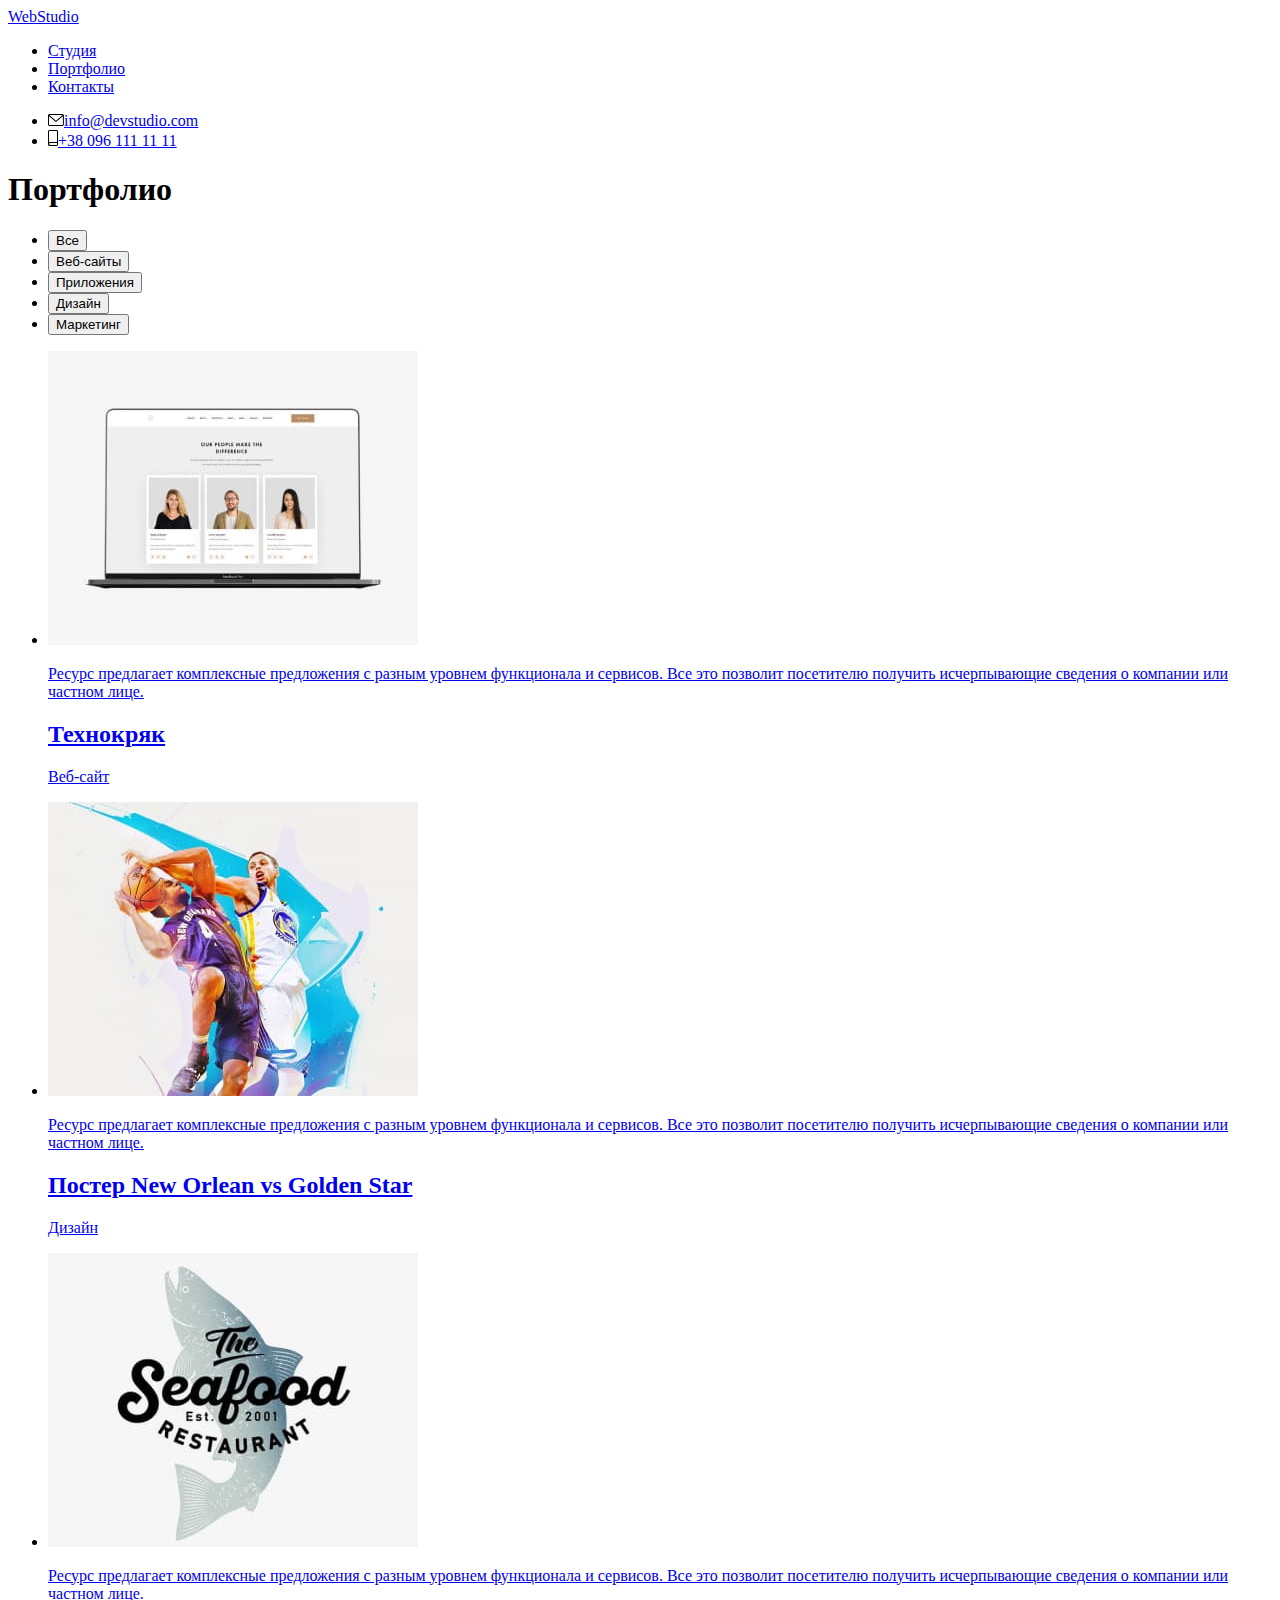
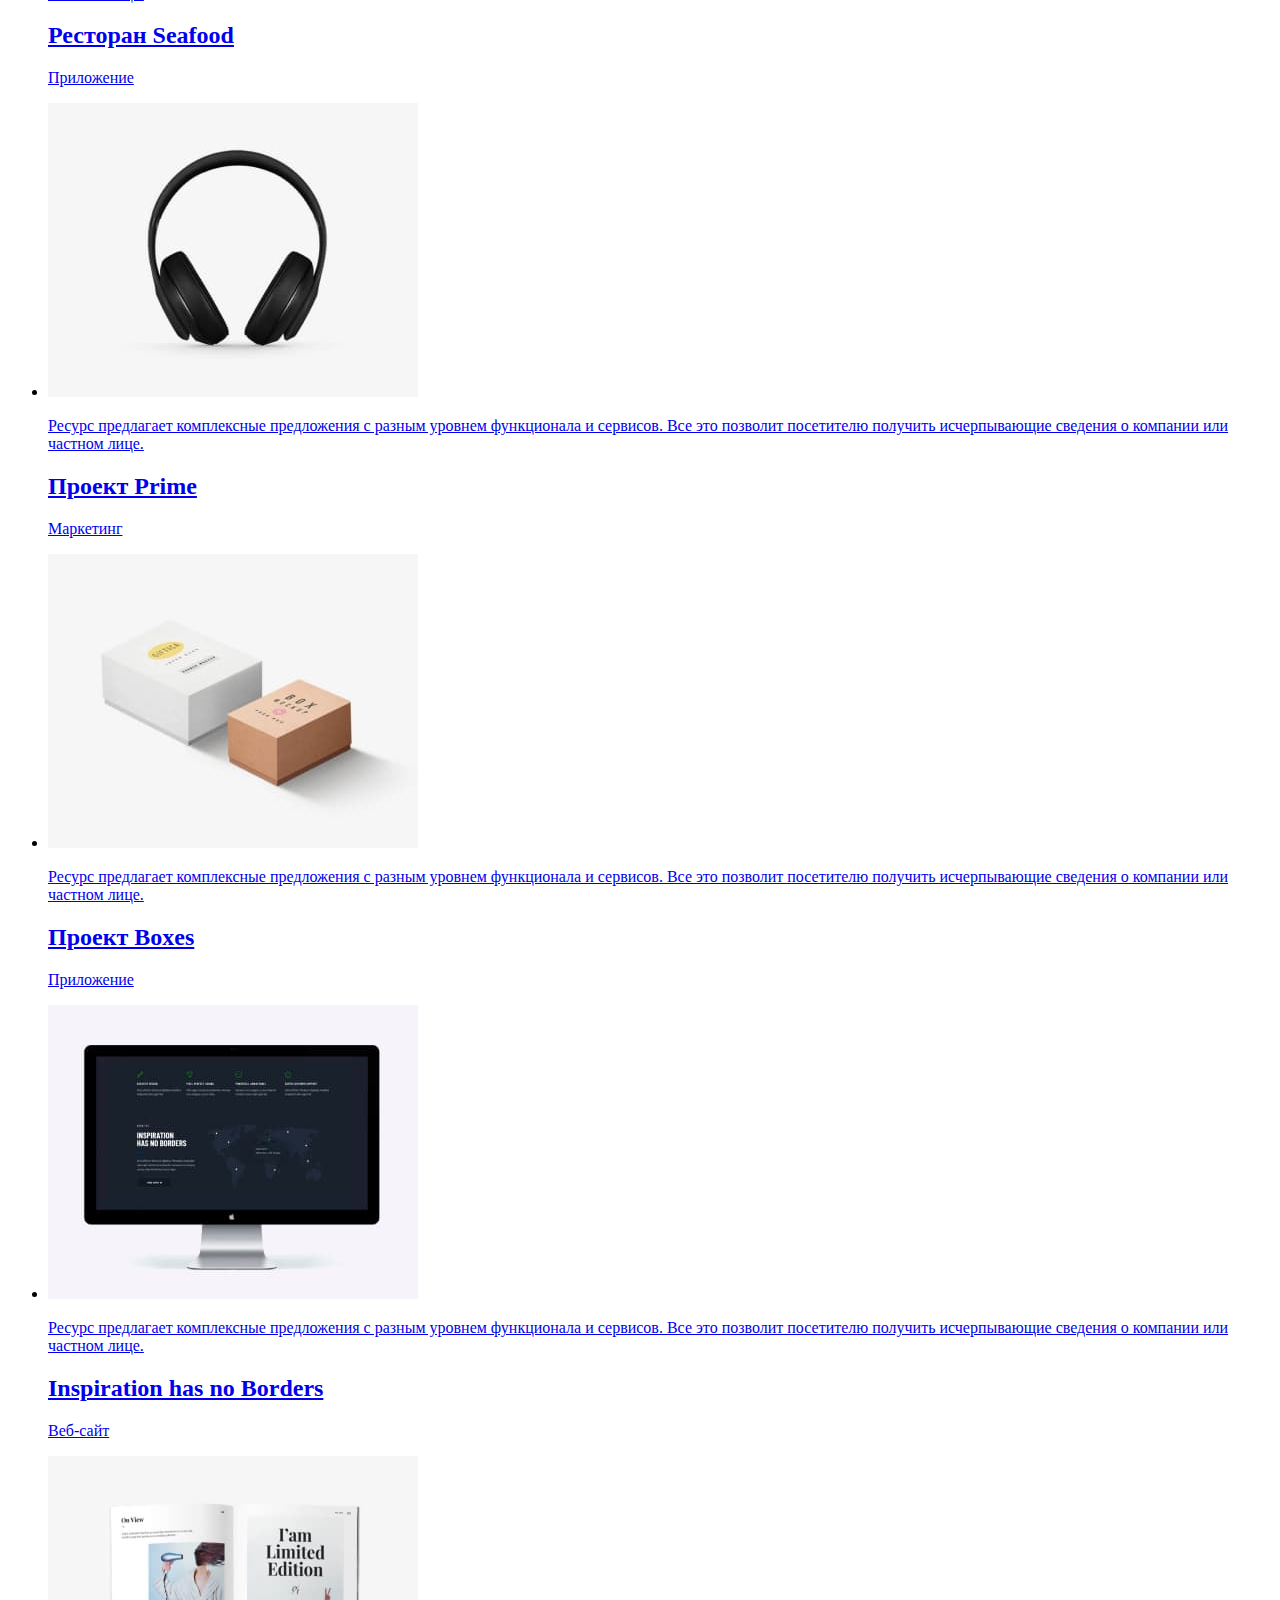
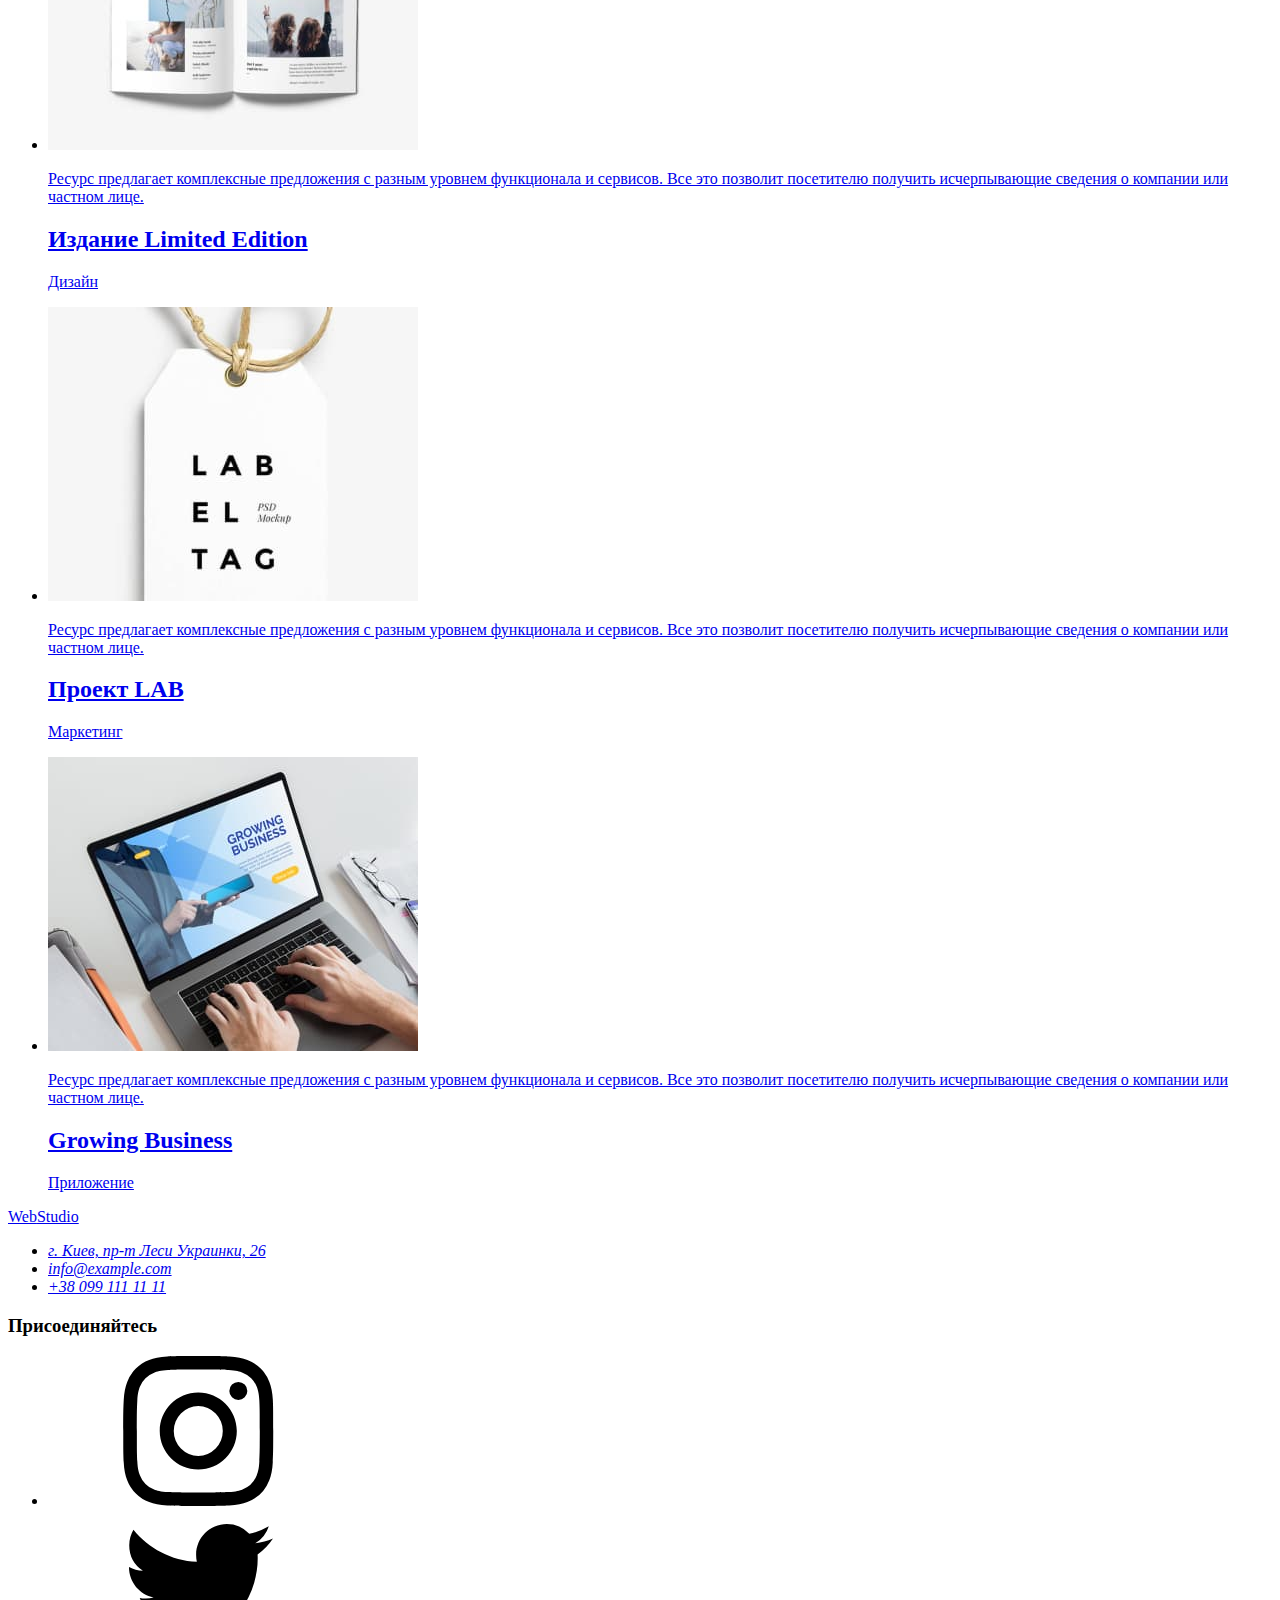
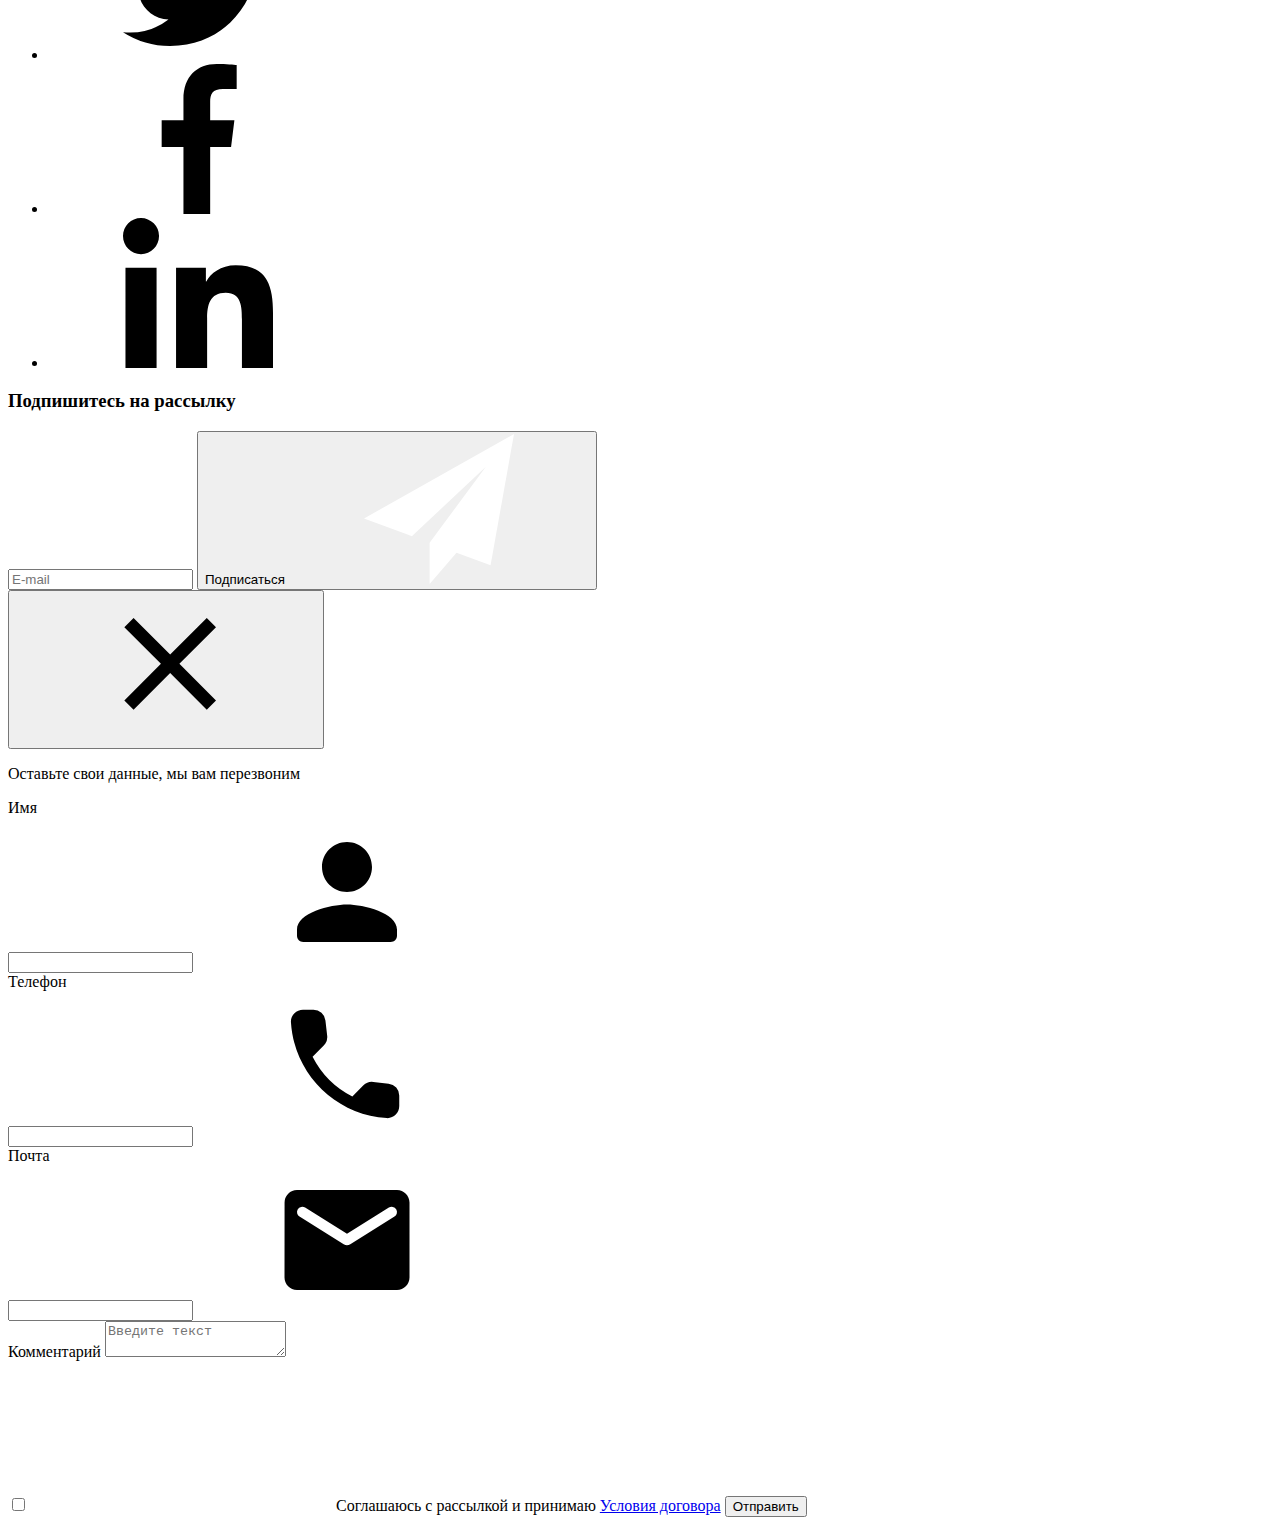
==== commit 1c263970: "Renaming by BEM" ====
--- a/portfolio.html
+++ b/portfolio.html
@@ -19,40 +19,40 @@
       rel="stylesheet"
     />
 
-    <link rel="stylesheet" href="./css/styles.css" />
+    <link rel="stylesheet" href="./css/main.min.css" />
   </head>
   <body>
     <header class="header">
       <!-- Navigation side -->
-      <div class="container header__navigation">
+      <div class="header__navigation container">
         <nav class="navigation">
           <a class="logo" href="./index.html">Web<span class="logo--header">Studio</span> </a>
-          <ul class="navigation__list list">
+          <ul class="navigation__list">
             <li class="navigation__item">
-              <a class="navigation__link link" href="./index.html">Студия</a>
+              <a class="navigation__link" href="./index.html">Студия</a>
             </li>
             <li class="navigation__item">
-              <a class="navigation__link navigation__link--active link" href="./portfolio.html"
+              <a class="navigation__link navigation__link--active" href="./portfolio.html"
                 >Портфолио</a
               >
             </li>
             <li class="navigation__item">
-              <a class="navigation__link link" href="#">Контакты</a>
+              <a class="navigation__link" href="#">Контакты</a>
             </li>
           </ul>
         </nav>
 
         <!-- Contact side -->
-        <ul class="contacts list">
+        <ul class="contacts">
           <li class="contacts__item">
-            <a class="contacts__link link" href="mailto:info@devstudio.com">
+            <a class="contacts__link" href="mailto:info@devstudio.com">
               <svg class="contacts__icon" width="16px" height="12px">
                 <use href="./images/icons.svg#icon-envelope"></use></svg
               >info@devstudio.com</a
             >
           </li>
           <li class="contacts__item">
-            <a class="contacts__link link" href="tel:+380961111111">
+            <a class="contacts__link" href="tel:+380961111111">
               <svg class="contacts__icon" width="10px" height="16px">
                 <use href="./images/icons.svg#icon-smartphone"></use></svg
               >+38 096 111 11 11</a
@@ -67,7 +67,7 @@
       <section class="section">
         <div class="container">
           <h1 class="hidden">Портфолио</h1>
-          <ul class="filter list">
+          <ul class="filter">
             <li class="filter__item">
               <button class="filter__btn filter__btn--active" type="button">Все</button>
             </li>
@@ -86,9 +86,9 @@
           </ul>
 
           <!-- Gallery -->
-          <ul class="gallery list">
-            <li class="gallery__item">
-              <a class="link" href="#">
+          <ul class="gallery">
+            <li class="gallery__item">
+              <a class="gallery__link" href="#">
                 <div class="gallery__thumb">
                   <img
                     src="./images/portfolio/portfolio-1.jpg"
@@ -111,7 +111,7 @@
               </a>
             </li>
             <li class="gallery__item">
-              <a class="link" href="#">
+              <a class="gallery__link" href="#">
                 <div class="gallery__thumb">
                   <img
                     src="./images/portfolio/portfolio-2.jpg"
@@ -134,7 +134,7 @@
               </a>
             </li>
             <li class="gallery__item">
-              <a class="link" href="#">
+              <a class="gallery__link" href="#">
                 <div class="gallery__thumb">
                   <img
                     src="./images/portfolio/portfolio-3.jpg"
@@ -157,7 +157,7 @@
               </a>
             </li>
             <li class="gallery__item">
-              <a class="link" href="#">
+              <a class="gallery__link" href="#">
                 <div class="gallery__thumb">
                   <img
                     src="./images/portfolio/portfolio-4.jpg"
@@ -180,7 +180,7 @@
               </a>
             </li>
             <li class="gallery__item">
-              <a class="link" href="#">
+              <a class="gallery__link" href="#">
                 <div class="gallery__thumb">
                   <img
                     src="./images/portfolio/portfolio-5.jpg"
@@ -203,7 +203,7 @@
               </a>
             </li>
             <li class="gallery__item">
-              <a class="link" href="#">
+              <a class="gallery__link" href="#">
                 <div class="gallery__thumb">
                   <img
                     src="./images/portfolio/portfolio-6.jpg"
@@ -226,7 +226,7 @@
               </a>
             </li>
             <li class="gallery__item">
-              <a class="link" href="#">
+              <a class="gallery__link" href="#">
                 <div class="gallery__thumb">
                   <img
                     src="./images/portfolio/portfolio-7.jpg"
@@ -249,7 +249,7 @@
               </a>
             </li>
             <li class="gallery__item">
-              <a class="link" href="#">
+              <a class="gallery__link" href="#">
                 <div class="gallery__thumb">
                   <img
                     src="./images/portfolio/portfolio-8.jpg"
@@ -272,7 +272,7 @@
               </a>
             </li>
             <li class="gallery__item">
-              <a class="link" href="#">
+              <a class="gallery__link" href="#">
                 <div class="gallery__thumb">
                   <img
                     src="./images/portfolio/portfolio-9.jpg"
@@ -298,16 +298,17 @@
         </div>
       </section>
     </main>
+
     <footer class="footer">
       <!-- Footer side -->
-      <div class="container footer--box">
+      <div class="footer--center container">
         <div class="address">
           <a class="logo" href="#">Web<span class="logo--footer">Studio</span></a>
           <address class="address--footer">
-            <ul class="address__list list">
+            <ul class="address__list">
               <li class="address__item">
                 <a
-                  class="address__link link"
+                  class="address__link"
                   href="https://goo.gl/maps/BJqGb4uzTvTz6RYZ6"
                   target="_blank"
                   rel="nofollow noreferrer noopener"
@@ -315,10 +316,10 @@
                 >
               </li>
               <li class="address__item">
-                <a class="address__link link" href="mailto:info@example.com">info@example.com</a>
+                <a class="address__link" href="mailto:info@example.com">info@example.com</a>
               </li>
               <li class="address__item">
-                <a class="address__link link" href="tel:+380991111111">+38 099 111 11 11</a>
+                <a class="address__link" href="tel:+380991111111">+38 099 111 11 11</a>
               </li>
             </ul>
           </address>
@@ -327,10 +328,10 @@
         <div class="join">
           <h3 class="subtitle">Присоединяйтесь</h3>
 
-          <ul class="join__list list">
+          <ul class="join__list">
             <li class="join__item">
               <a
-                class="join__link link"
+                class="join__link"
                 href="#"
                 target="_blank"
                 rel="nofollow noopener noreferrer"
@@ -344,7 +345,7 @@
 
             <li class="join__item">
               <a
-                class="join__link link"
+                class="join__link"
                 href="#"
                 target="_blank"
                 rel="nofollow noopener noreferrer"
@@ -358,7 +359,7 @@
 
             <li class="join__item">
               <a
-                class="join__link link"
+                class="join__link"
                 href="#"
                 target="_blank"
                 rel="nofollow noopener noreferrer"
@@ -372,7 +373,7 @@
 
             <li class="join__item">
               <a
-                class="join__link link"
+                class="join__link"
                 href="#"
                 target="_blank"
                 rel="nofollow noopener noreferrer"
